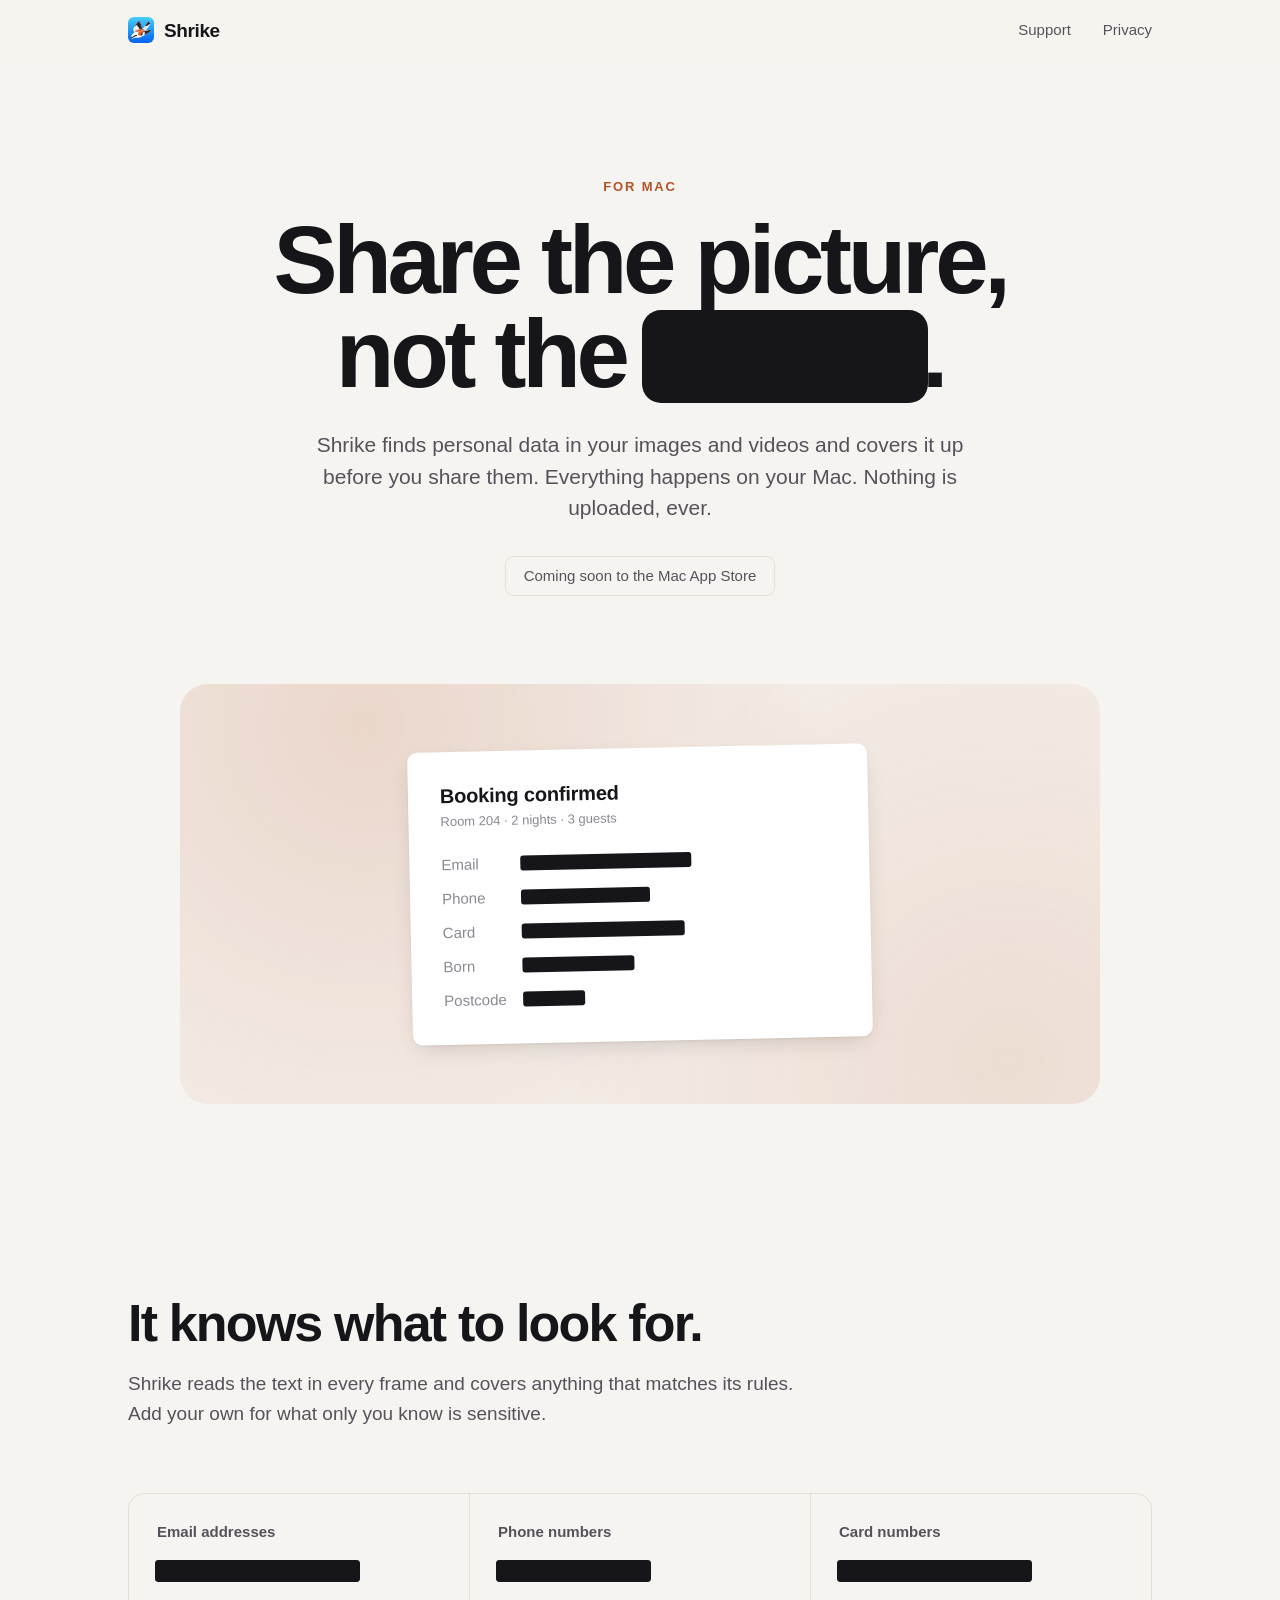
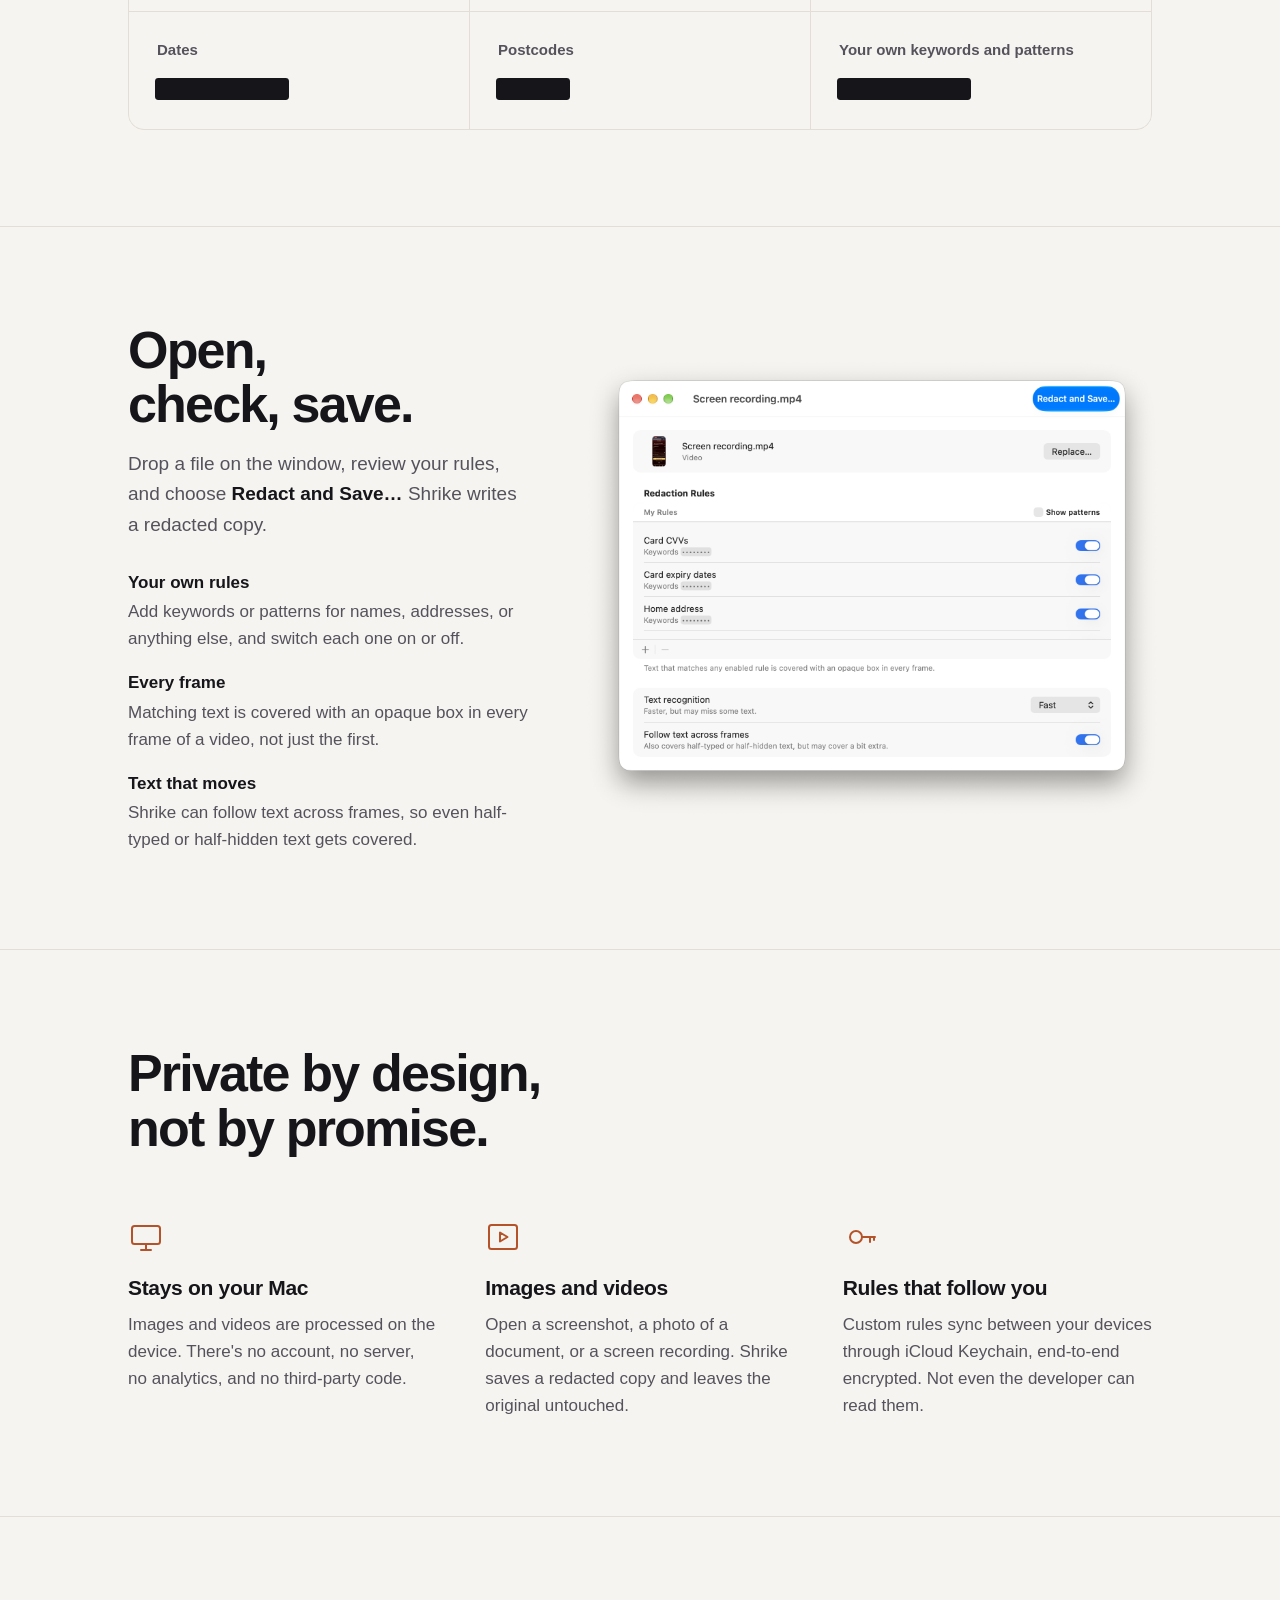
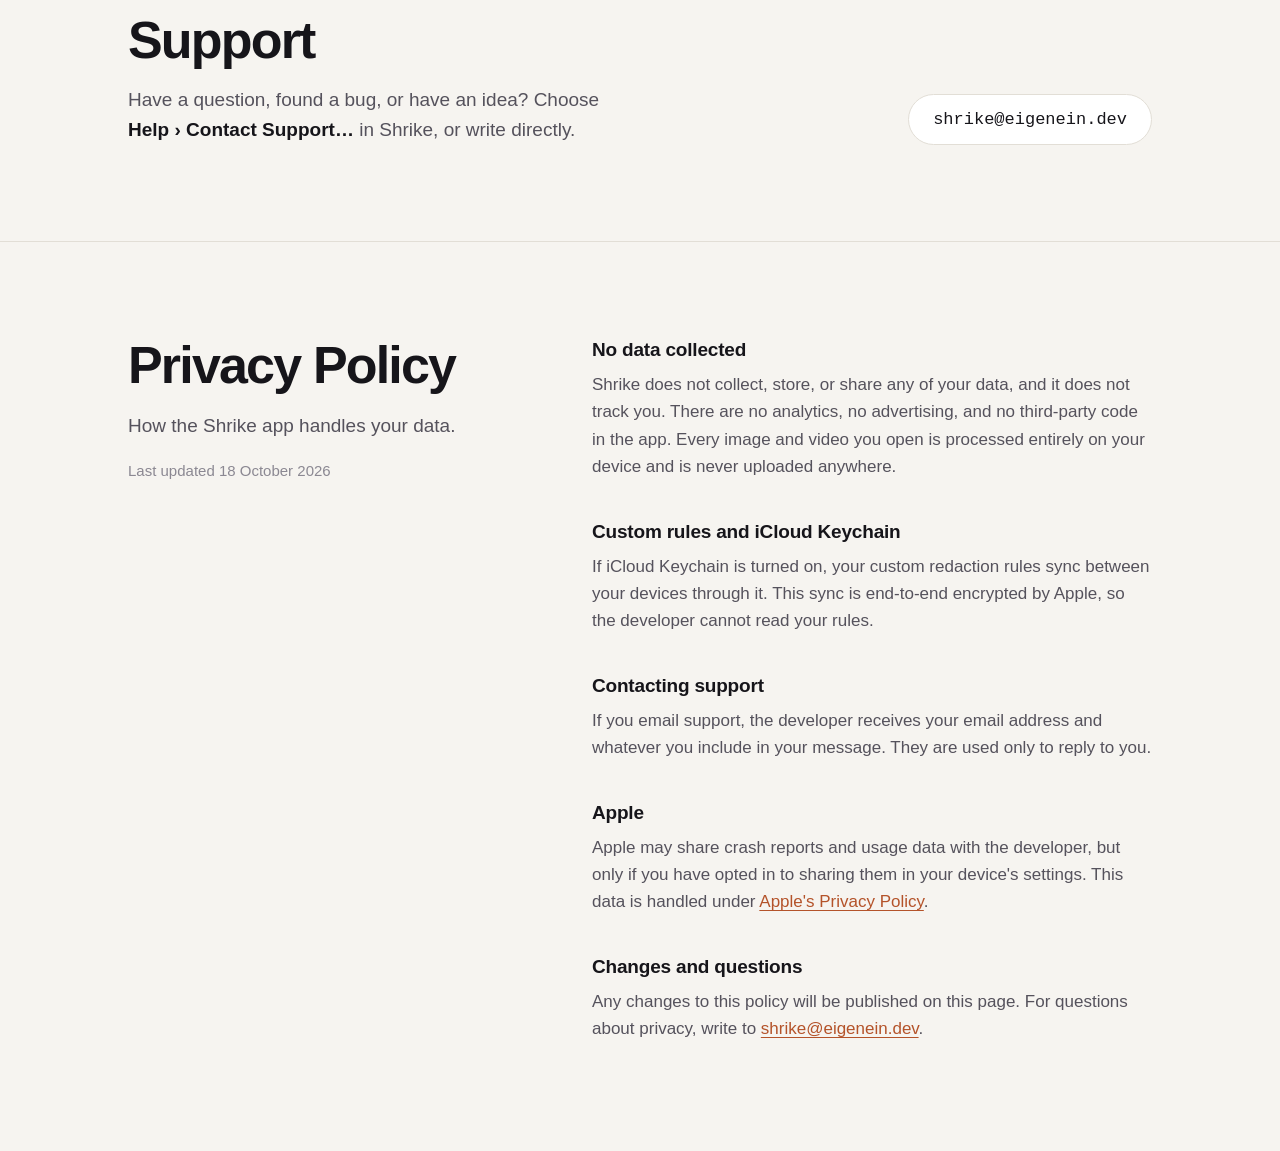
==== shrike/index.html @ 30daefb2 "Share the stylesheet from the site root Move style.css out of shrike/ so other pages can use it too," ====
<!DOCTYPE html>
<html lang="en">
  <head>
    <meta charset="utf-8">
    <meta name="viewport" content="width=device-width, initial-scale=1">
    <meta name="color-scheme" content="light dark">
    <meta name="description" content="Shrike finds and covers personal data in images and videos, entirely on your Mac.">
    <meta name="theme-color" content="#f6f4f0" media="(prefers-color-scheme: light)">
    <meta name="theme-color" content="#121115" media="(prefers-color-scheme: dark)">
    <title>Shrike – redact images and videos on your Mac</title>
    <!-- favicon.ico also holds 16 and 48 px, but listing them makes Chromium pick it over icon.svg. -->
    <link rel="icon" href="favicon.ico" sizes="32x32">
    <link rel="icon" href="icon.svg" type="image/svg+xml">
    <link rel="apple-touch-icon" href="apple-touch-icon.png" sizes="180x180">
    <link rel="stylesheet" href="/style.css">
  </head>
  <body>
    <a class="skip" href="#main">Skip to content</a>

    <header class="bar">
      <div class="wrap">
        <a class="wordmark" href="#top" aria-label="Shrike, back to top">
          <img class="mark" src="icon.svg" width="26" height="26" alt="">
          Shrike
        </a>
        <nav aria-label="Page sections">
          <a href="#support">Support</a>
          <a href="#privacy">Privacy</a>
        </nav>
      </div>
    </header>

    <main id="main">
      <section class="hero" id="top">
        <div class="wrap">
          <p class="eyebrow">For Mac</p>
          <h1>Share the picture, not the <span class="redact" tabindex="0">details</span>.</h1>
          <p class="lede">
            Shrike finds personal data in your images and videos and covers it up before you share them.
            Everything happens on your Mac. Nothing is uploaded, ever.
          </p>

          <!-- On launch, replace the inner span with Apple's official "Download on the Mac App Store" badge and link it to the app's App Store page. -->
          <p class="store">
            <span class="store-soon">Coming soon to the Mac App Store</span>
          </p>

          <!-- Illustration of a redacted image, not the app's UI: the real app window is shown further down. -->
          <div class="stage" aria-hidden="true">
            <div class="card">
              <h2>Booking confirmed</h2>
              <p class="meta">Room 204 · 2 nights · 3 guests</p>
              <dl>
                <dt>Email</dt>
                <dd><span class="redact">jane.doe@example.com</span></dd>
                <dt>Phone</dt>
                <dd><span class="redact">+31 6 1234 5678</span></dd>
                <dt>Card</dt>
                <dd><span class="redact">4111 1111 1111 1111</span></dd>
                <dt>Born</dt>
                <dd><span class="redact">12 March 1987</span></dd>
                <dt>Postcode</dt>
                <dd><span class="redact">1012 AB</span></dd>
              </dl>
            </div>
          </div>
        </div>
      </section>

      <section class="section" aria-labelledby="finds-title">
        <div class="wrap">
          <div class="section-head">
            <h2 id="finds-title">It knows what to look for.</h2>
            <p>Shrike reads the text in every frame and covers anything that matches its rules. Add your own for what only you know is sensitive.</p>
          </div>
          <!-- One tab stop for the whole list: focusing it uncovers every sample. -->
          <ul class="finds" tabindex="0">
            <li>
              <h3>Email addresses</h3>
              <span class="sample redact">jane.doe@example.com</span>
            </li>
            <li>
              <h3>Phone numbers</h3>
              <span class="sample redact">+31 6 1234 5678</span>
            </li>
            <li>
              <h3>Card numbers</h3>
              <span class="sample redact">4111 1111 1111 1111</span>
            </li>
            <li>
              <h3>Dates</h3>
              <span class="sample redact">12 March 1987</span>
            </li>
            <li>
              <h3>Postcodes</h3>
              <span class="sample redact">1012 AB</span>
            </li>
            <li>
              <h3>Your own keywords and patterns</h3>
              <span class="sample redact">INV-2026-0417</span>
            </li>
          </ul>
        </div>
      </section>

      <section class="section" aria-labelledby="how-title">
        <div class="wrap how">
          <div>
            <div class="section-head">
              <h2 id="how-title">Open, check, save.</h2>
              <p>Drop a file on the window, review your rules, and choose <span class="menu">Redact and Save…</span> Shrike writes a redacted copy.</p>
            </div>
            <dl class="how-points">
              <dt>Your own rules</dt>
              <dd>Add keywords or patterns for names, addresses, or anything else, and switch each one on or off.</dd>
              <dt>Every frame</dt>
              <dd>Matching text is covered with an opaque box in every frame of a video, not just the first.</dd>
              <dt>Text that moves</dt>
              <dd>Shrike can follow text across frames, so even half-typed or half-hidden text gets covered.</dd>
            </dl>
          </div>
          <figure class="how-shot">
            <picture>
              <source srcset="screenshot-dark.webp" media="(prefers-color-scheme: dark)">
              <img src="screenshot-light.webp" width="853" height="682" loading="lazy" decoding="async" alt="Shrike's window with a video open, showing three custom redaction rules switched on, the text recognition setting, and the option to follow text across frames.">
            </picture>
          </figure>
        </div>
      </section>

      <section class="section" aria-labelledby="principles-title">
        <div class="wrap">
          <div class="section-head">
            <h2 id="principles-title">Private by design, not by promise.</h2>
          </div>
          <div class="principles">
            <article class="principle">
              <svg viewBox="0 0 36 36" aria-hidden="true">
                <rect x="4" y="7" width="28" height="18" rx="2.5"/>
                <path d="M13 31h10M18 25v6"/>
              </svg>
              <h3>Stays on your Mac</h3>
              <p>Images and videos are processed on the device. There's no account, no server, no analytics, and no third-party code.</p>
            </article>
            <article class="principle">
              <svg viewBox="0 0 36 36" aria-hidden="true">
                <rect x="4" y="6" width="28" height="24" rx="2.5"/>
                <path d="M15 13.5v9l7.5-4.5z"/>
              </svg>
              <h3>Images and videos</h3>
              <p>Open a screenshot, a photo of a document, or a screen recording. Shrike saves a redacted copy and leaves the original untouched.</p>
            </article>
            <article class="principle">
              <svg viewBox="0 0 36 36" aria-hidden="true">
                <circle cx="13" cy="18" r="6"/>
                <path d="M19 18h13M27 18v5M31 18v3"/>
              </svg>
              <h3>Rules that follow you</h3>
              <p>Custom rules sync between your devices through iCloud Keychain, end-to-end encrypted. Not even the developer can read them.</p>
            </article>
          </div>
        </div>
      </section>

      <section class="section" id="support" aria-labelledby="support-title">
        <div class="wrap support">
          <div class="section-head">
            <h2 id="support-title">Support</h2>
            <p>Have a question, found a bug, or have an idea? Choose <span class="menu">Help&nbsp;›&nbsp;Contact&nbsp;Support…</span> in Shrike, or write directly.</p>
          </div>
          <a class="mail" href="mailto:shrike@eigenein.dev?subject=Shrike%20support&amp;body=Please%20don%E2%80%99t%20attach%20anything%20personal%20or%20sensitive%2C%20such%20as%20an%20unredacted%20screenshot%2C%20unless%20it%E2%80%99s%20needed%20to%20understand%20the%20problem.%0D%0A%0D%0APlease%20describe%20your%20question%20or%20problem%20below%3A%0D%0A%0D%0A">shrike@eigenein.dev</a>
        </div>
      </section>

      <section class="section" id="privacy" aria-labelledby="privacy-title">
        <div class="wrap policy">
          <div class="section-head">
            <h2 id="privacy-title">Privacy Policy</h2>
            <p>How the Shrike app handles your data.</p>
            <p class="updated">Last updated 18 October 2026</p>
          </div>

          <div class="policy-body">
            <h3>No data collected</h3>
            <p>
              Shrike does not collect, store, or share any of your data, and it does not track you.
              There are no analytics, no advertising, and no third-party code in the app.
              Every image and video you open is processed entirely on your device and is never uploaded anywhere.
            </p>

            <h3>Custom rules and iCloud Keychain</h3>
            <p>
              If iCloud Keychain is turned on, your custom redaction rules sync between your devices through it.
              This sync is end-to-end encrypted by Apple, so the developer cannot read your rules.
            </p>

            <h3>Contacting support</h3>
            <p>
              If you email support, the developer receives your email address and whatever you include in your message.
              They are used only to reply to you.
            </p>

            <h3>Apple</h3>
            <p>
              Apple may share crash reports and usage data with the developer, but only if you have opted in to sharing them in your device's settings.
              This data is handled under <a href="https://www.apple.com/legal/privacy/">Apple's Privacy Policy</a>.
            </p>

            <h3>Changes and questions</h3>
            <p>
              Any changes to this policy will be published on this page.
              For questions about privacy, write to <a href="mailto:shrike@eigenein.dev">shrike@eigenein.dev</a>.
            </p>
          </div>
        </div>
      </section>
    </main>
  </body>
</html>
---- style.css ----
/* Shrike — eigenein.dev/shrike */

/* The theme-color metas in shrike/index.html repeat --paper: keep them in sync. */
:root {
  --paper: #f6f4f0;
  --paper-raised: #ffffff;
  --ink: #16151a;
  --ink-soft: #55525c;
  --ink-faint: #8b8892;
  --rule: #e2ded6;
  --accent: #b4532a;
  --shadow-card: 0 1px 2px rgb(0 0 0 / 0.06), 0 8px 24px -8px rgb(0 0 0 / 0.18);

  --font: ui-sans-serif, -apple-system, BlinkMacSystemFont, "SF Pro", "Inter", "Segoe UI", Roboto, sans-serif;
  --font-mono: ui-monospace, "SF Mono", SFMono-Regular, Menlo, Consolas, monospace;

  --gutter: clamp(20px, 5vw, 48px);
  --measure: 1120px;
  --section-space: clamp(56px, 8vw, 96px);
  --bar-height: 60px;
}

@media (prefers-color-scheme: dark) {
  :root {
    --paper: #121115;
    --paper-raised: #1b1a1f;
    --ink: #f1efeb;
    --ink-soft: #b3afb8;
    --ink-faint: #7d7983;
    --rule: #2a2830;
    --accent: #e8875c;
    --shadow-card: 0 1px 2px rgb(0 0 0 / 0.3), 0 8px 24px -8px rgb(0 0 0 / 0.5);
  }
}

*,
*::before,
*::after {
  box-sizing: border-box;
}

html {
  scroll-behavior: smooth;
  scroll-padding-top: calc(var(--bar-height) + 20px);
  -webkit-text-size-adjust: 100%;
}

body {
  margin: 0;
  background: var(--paper);
  color: var(--ink);
  font: 17px/1.6 var(--font);
  -webkit-font-smoothing: antialiased;
  text-rendering: optimizeLegibility;
}

a {
  color: var(--accent);
  text-decoration-thickness: 1px;
  text-underline-offset: 3px;
}

a:hover {
  text-decoration-thickness: 2px;
}

:focus-visible {
  outline: 2px solid var(--accent);
  outline-offset: 3px;
}

/* Round the ring around inline text only: boxes keep their own corners. */
:where(a, .redact):focus-visible {
  border-radius: 4px;
}

.wrap {
  width: 100%;
  max-width: var(--measure);
  margin: 0 auto;
  padding: 0 var(--gutter);
}

.skip {
  position: absolute;
  left: -9999px;
}

.skip:focus {
  left: var(--gutter);
  top: 12px;
  z-index: 10;
  background: var(--ink);
  color: var(--paper);
  padding: 8px 14px;
  border-radius: 8px;
}

/* Top bar */

.bar {
  position: sticky;
  top: 0;
  z-index: 5;
  background: color-mix(in srgb, var(--paper) 82%, transparent);
  backdrop-filter: saturate(1.6) blur(14px);
  -webkit-backdrop-filter: saturate(1.6) blur(14px);
}

.bar .wrap {
  display: flex;
  align-items: center;
  justify-content: space-between;
  height: var(--bar-height);
}

.wordmark {
  display: inline-flex;
  align-items: center;
  gap: 10px;
  color: var(--ink);
  font: 650 19px/1 var(--font);
  letter-spacing: -0.02em;
  text-decoration: none;
}

.mark {
  width: 26px;
  height: 26px;
  flex: none;
}

.bar nav {
  display: flex;
  gap: clamp(16px, 3vw, 32px);
}

.bar nav a {
  color: var(--ink-soft);
  font-size: 15px;
  text-decoration: none;
}

.bar nav a:hover {
  color: var(--ink);
}

/* Hero */

.hero {
  padding: clamp(56px, 10vw, 120px) 0 clamp(48px, 8vw, 96px);
  text-align: center;
}

.eyebrow {
  margin: 0 0 20px;
  color: var(--accent);
  font: 600 13px/1 var(--font);
  letter-spacing: 0.14em;
  text-transform: uppercase;
}

.hero h1 {
  max-width: 14ch;
  margin: 0 auto;
  font: 700 clamp(44px, 8.4vw, 96px)/0.98 var(--font);
  letter-spacing: -0.045em;
  text-wrap: balance;
}

.lede {
  max-width: 34em;
  margin: 28px auto 0;
  color: var(--ink-soft);
  font-size: clamp(18px, 2.1vw, 21px);
  line-height: 1.5;
  text-wrap: pretty;
}

/* App Store badge slot: sized like Apple's badge (40 px tall) so the swap doesn't shift the layout. */

.store {
  margin: 32px 0 0;
}

.store a,
.store img {
  display: inline-block;
  height: 40px;
}

.store-soon {
  display: inline-flex;
  align-items: center;
  height: 40px;
  padding: 0 18px;
  border: 1px solid var(--rule);
  border-radius: 9px;
  color: var(--ink-soft);
  font-size: 15px;
  font-weight: 500;
}

/* Redaction bars */

.redact {
  position: relative;
  white-space: nowrap;
}

.redact::after {
  content: "";
  position: absolute;
  inset: 0.08em -0.12em 0.02em;
  background: var(--ink);
  border-radius: 0.2em;
  transform-origin: left center;
  transition: transform 0.35s cubic-bezier(0.7, 0, 0.2, 1);
}

/* Hovering or focusing a covered sample uncovers it. */
.hero h1 .redact:hover::after,
.hero h1 .redact:focus-visible::after,
.finds li:hover .redact::after,
.finds:focus-visible .redact::after,
.card:hover .redact::after {
  transform: scaleX(0);
  transform-origin: right center;
}

/* Touch screens: a pointer cursor makes mobile browsers apply :hover on tap, so tapping uncovers and tapping elsewhere covers again. */
@media (hover: none) {
  .hero h1 .redact,
  .finds li,
  .card {
    cursor: pointer;
    -webkit-tap-highlight-color: transparent;
  }
}

.hero h1 .redact::after {
  inset: 0.1em -0.06em 0.04em;
}

/* Hero illustration: a redacted image */

.stage {
  max-width: 920px;
  margin: clamp(48px, 8vw, 88px) auto 0;
  border-radius: 28px;
  text-align: left;
  display: grid;
  place-items: center;
  padding: clamp(24px, 6vw, 64px);
  background:
    radial-gradient(circle at 20% 10%, color-mix(in srgb, var(--accent) 14%, transparent), transparent 55%),
    radial-gradient(circle at 90% 90%, color-mix(in srgb, var(--accent) 10%, transparent), transparent 50%),
    color-mix(in srgb, var(--accent) 5%, var(--paper));
}

.card {
  width: min(100%, 460px);
  padding: clamp(20px, 4vw, 32px);
  background: var(--paper-raised);
  border-radius: 10px;
  box-shadow: var(--shadow-card);
  transform: rotate(-1.2deg);
}

.card h2 {
  margin: 0 0 4px;
  font: 650 20px/1.2 var(--font);
  letter-spacing: -0.01em;
}

.card .meta {
  margin: 0 0 20px;
  color: var(--ink-faint);
  font-size: 13px;
}

.card dl {
  display: grid;
  grid-template-columns: auto 1fr;
  gap: 10px 18px;
  margin: 0;
  font-size: 15px;
}

.card dt {
  color: var(--ink-faint);
}

.card dd {
  margin: 0;
  font-family: var(--font-mono);
  font-size: 14px;
}

/* On phones, labels go above values so the longest value (an email address) still fits on one line. */
@media (max-width: 480px) {
  .card dl {
    grid-template-columns: minmax(0, 1fr);
    gap: 0;
  }

  .card dd {
    margin-bottom: 10px;
  }

  .card dd:last-child {
    margin-bottom: 0;
  }
}

/* Hovering the card uncovers its fields one after another. */
.card dd:nth-of-type(2) .redact::after { transition-delay: 0.06s; }
.card dd:nth-of-type(3) .redact::after { transition-delay: 0.12s; }
.card dd:nth-of-type(4) .redact::after { transition-delay: 0.18s; }
.card dd:nth-of-type(5) .redact::after { transition-delay: 0.24s; }

/* Sections */

.section {
  padding: var(--section-space) 0;
}

.section + .section {
  border-top: 1px solid var(--rule);
}

.section-head {
  max-width: 40em;
  margin-bottom: clamp(36px, 6vw, 64px);
}

.section-head h2 {
  margin: 0;
  font: 700 clamp(32px, 5vw, 52px)/1.04 var(--font);
  letter-spacing: -0.035em;
  text-wrap: balance;
}

.section-head :where(p) {
  margin: 18px 0 0;
  color: var(--ink-soft);
  font-size: 19px;
  text-wrap: pretty;
}

.updated {
  color: var(--ink-faint);
  font-size: 15px;
}

/* What it finds */

.finds {
  display: grid;
  grid-template-columns: repeat(auto-fill, minmax(min(100%, 320px), 1fr));
  gap: 1px;
  margin: 0;
  padding: 0;
  list-style: none;
  background: var(--rule);
  border: 1px solid var(--rule);
  border-radius: 16px;
  overflow: hidden;
}

.finds li {
  padding: 28px;
  background: var(--paper);
}

.finds h3 {
  margin: 0 0 14px;
  font: 600 15px/1.3 var(--font);
  color: var(--ink-soft);
}

.sample {
  display: inline-block;
  font: 500 17px/1.4 var(--font-mono);
  letter-spacing: -0.01em;
}

/* How it works */

.how {
  display: grid;
  gap: clamp(32px, 5vw, 64px);
  align-items: center;
}

@media (min-width: 960px) {
  .how {
    grid-template-columns: minmax(0, 5fr) minmax(0, 7fr);
  }
}

.how .section-head {
  margin-bottom: 32px;
}

.how-points {
  margin: 0;
}

.how-points dt {
  font: 650 17px/1.3 var(--font);
}

.how-points dd {
  margin: 4px 0 20px;
  color: var(--ink-soft);
}

.how-points dd:last-child {
  margin-bottom: 0;
}

/* The screenshot carries its own macOS window shadow on a transparent background. */
.how-shot {
  margin: 0 -2%;
}

.how-shot img {
  display: block;
  width: 100%;
  height: auto;
}

/* Principles */

.principles {
  display: grid;
  grid-template-columns: repeat(auto-fit, minmax(min(100%, 280px), 1fr));
  gap: clamp(28px, 4vw, 48px);
}

.principle h3 {
  margin: 0 0 10px;
  font: 650 21px/1.25 var(--font);
  letter-spacing: -0.015em;
}

.principle p {
  margin: 0;
  color: var(--ink-soft);
}

.principle svg {
  display: block;
  width: 36px;
  height: 36px;
  margin-bottom: 20px;
  fill: none;
  stroke: var(--accent);
  stroke-width: 2;
  stroke-linecap: round;
  stroke-linejoin: round;
}

/* Support */

.support {
  display: flex;
  flex-wrap: wrap;
  align-items: end;
  justify-content: space-between;
  gap: 32px;
}

.support .section-head {
  margin-bottom: 0;
}

.mail {
  display: inline-block;
  padding: 16px 24px;
  border: 1px solid var(--rule);
  border-radius: 999px;
  background: var(--paper-raised);
  color: var(--ink);
  font: 500 17px/1 var(--font-mono);
  text-decoration: none;
  transition: border-color 0.2s, transform 0.2s;
}

.mail:hover {
  border-color: var(--accent);
  transform: translateY(-1px);
}

.menu {
  font-family: var(--font);
  font-weight: 600;
  color: var(--ink);
}

/* Privacy policy */

@media (min-width: 880px) {
  .policy {
    display: grid;
    grid-template-columns: minmax(0, 5fr) minmax(0, 7fr);
    gap: 64px;
  }

  .policy .section-head {
    position: sticky;
    top: calc(var(--bar-height) + 40px);
    align-self: start;
  }
}

.policy-body {
  max-width: 40em;
}

.policy-body h3 {
  margin: 40px 0 8px;
  font: 650 19px/1.3 var(--font);
  letter-spacing: -0.01em;
}

.policy-body h3:first-child {
  margin-top: 0;
}

.policy-body p {
  margin: 0 0 12px;
  color: var(--ink-soft);
}

@media (prefers-reduced-motion: reduce) {
  html {
    scroll-behavior: auto;
  }

  *,
  *::before,
  *::after {
    transition: none !important;
    animation: none !important;
  }
}
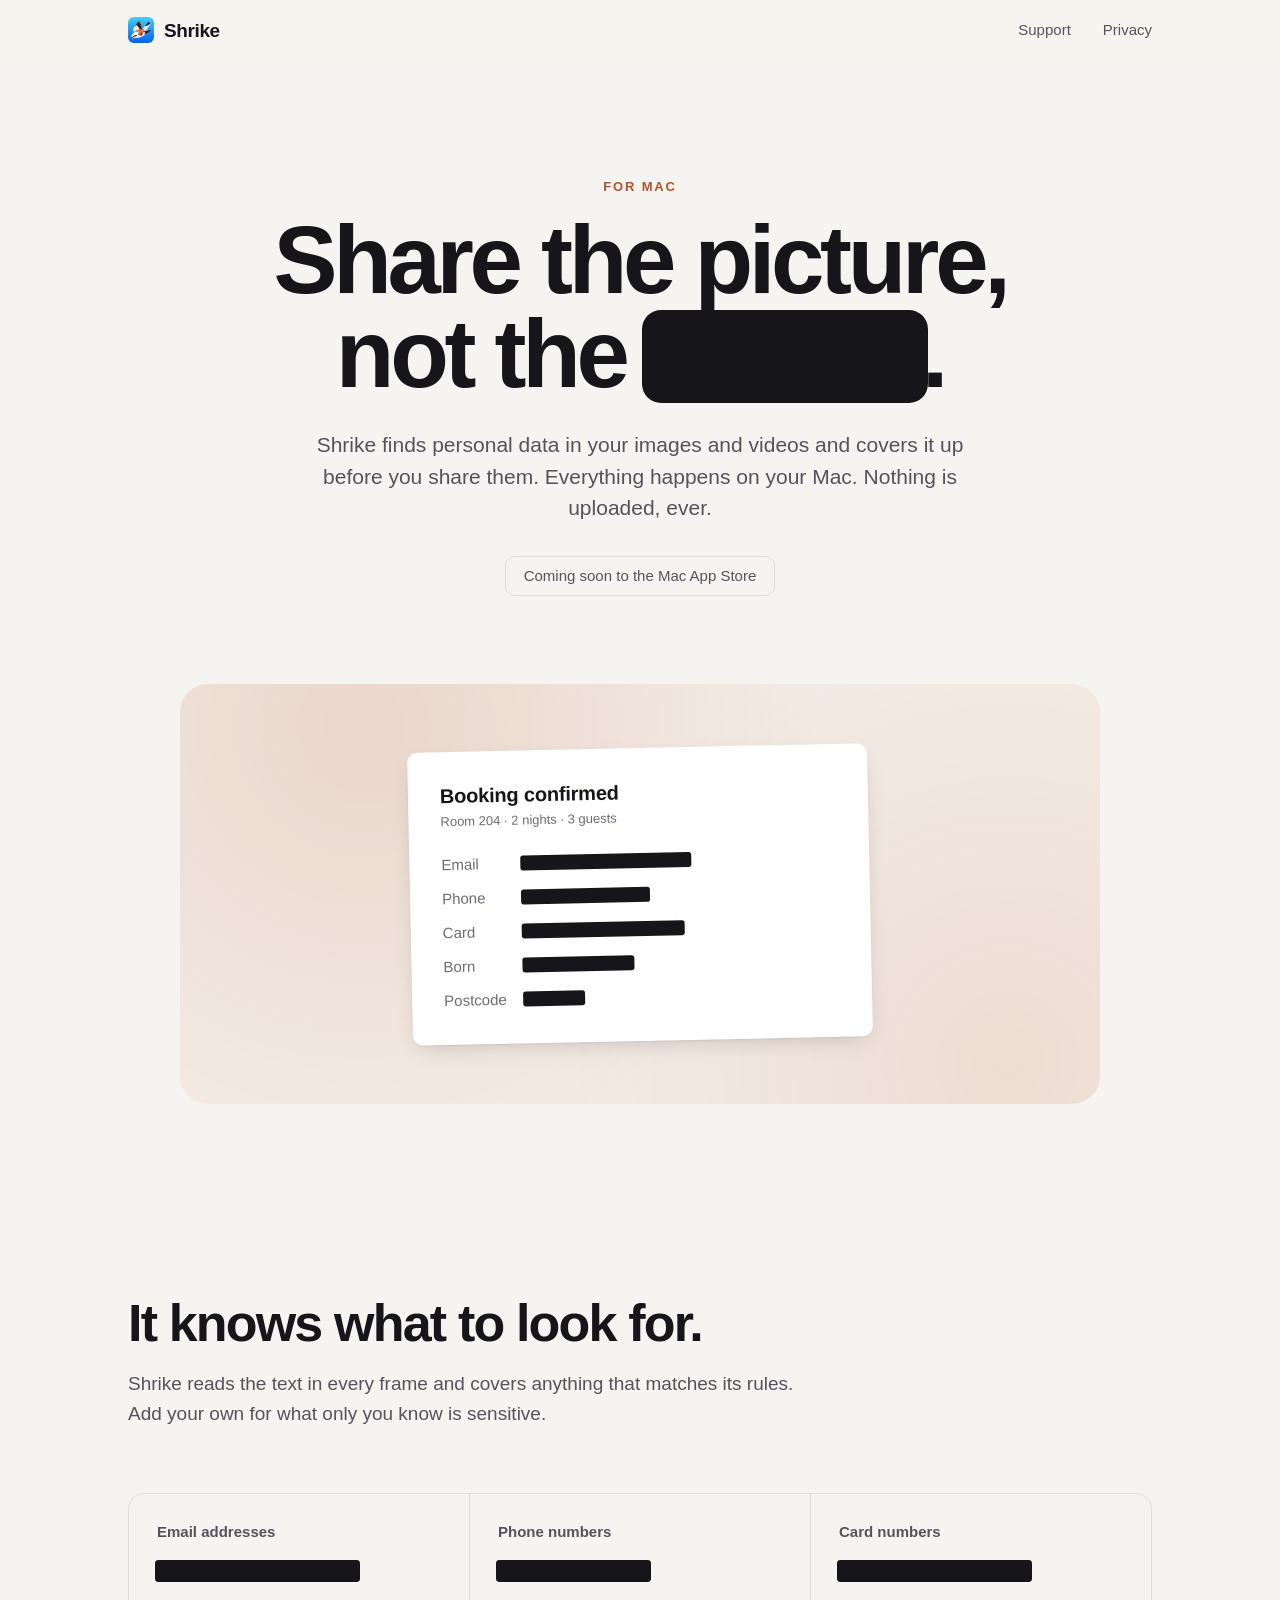
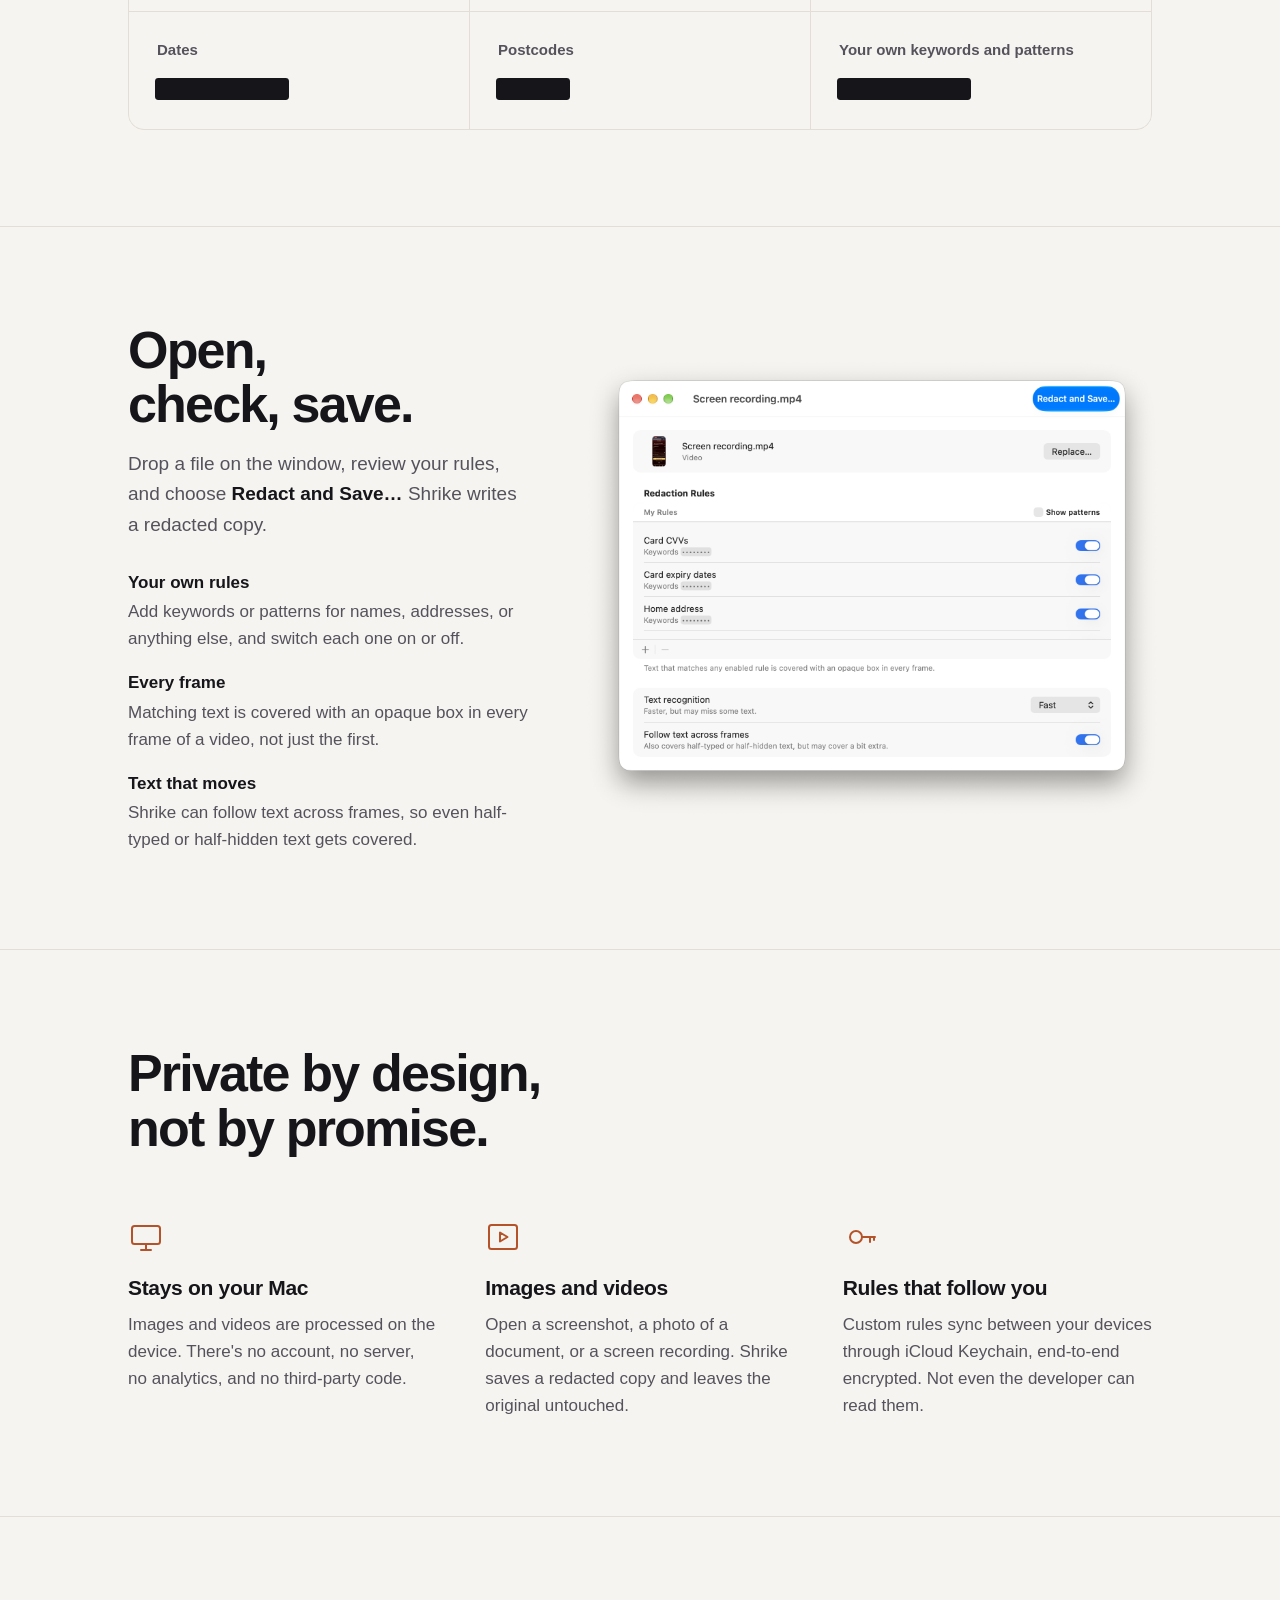
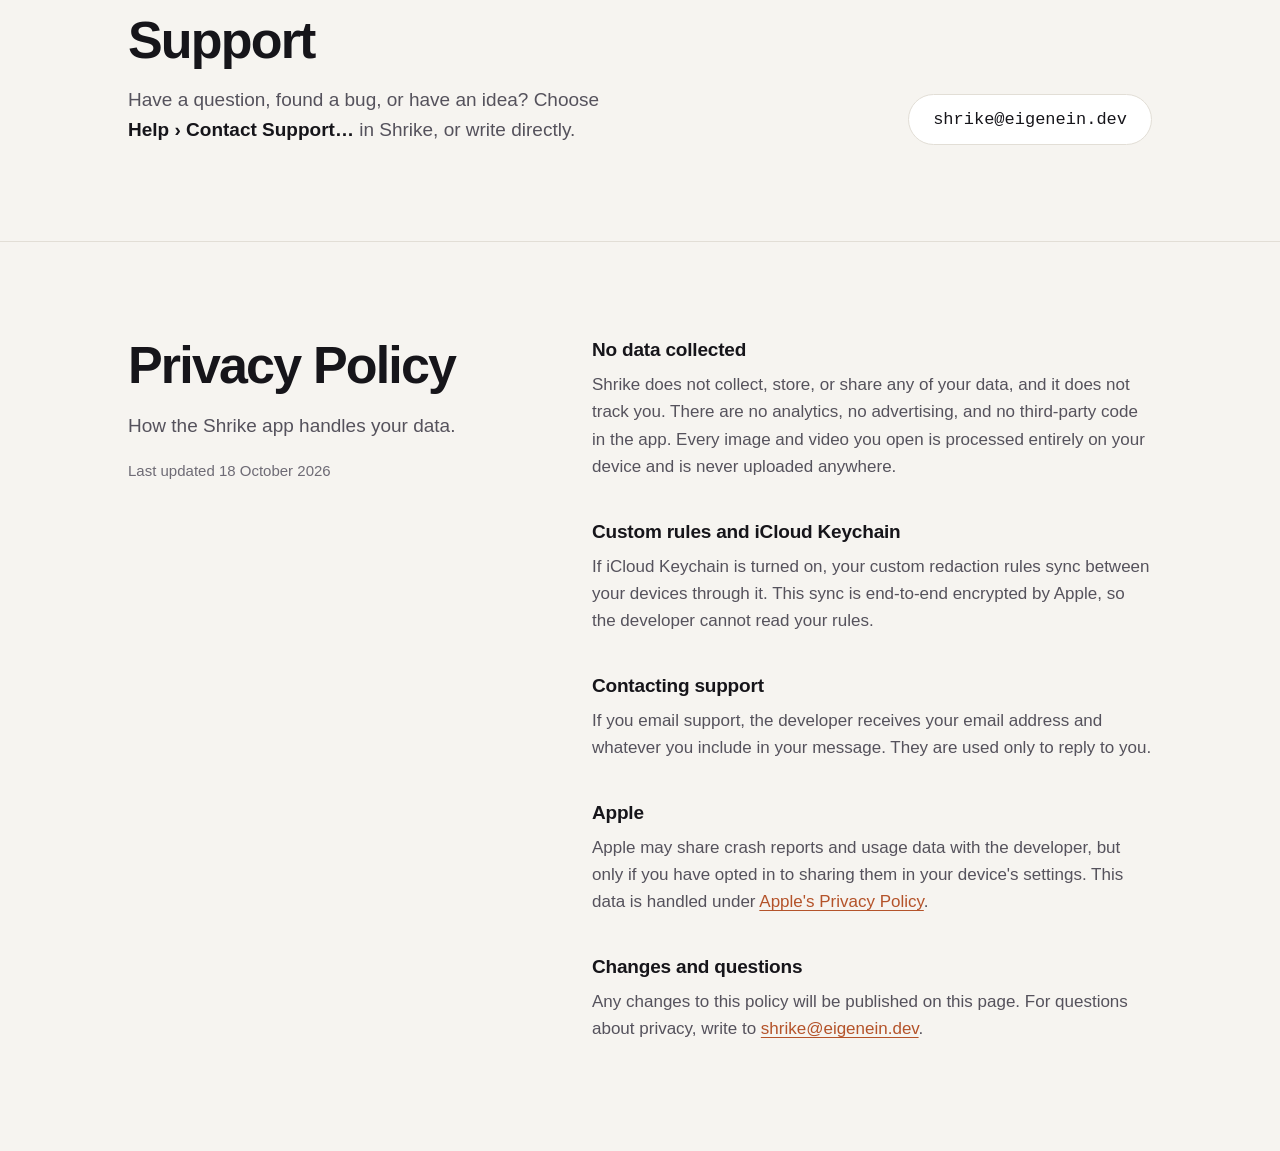
==== commit 9ef1c56f: "Link the wordmarks to their pages instead of #top Co-Authored-By: Claude Opus 5.5 <noreply@anthropic" ====
--- a/shrike/index.html
+++ b/shrike/index.html
@@ -13,13 +13,14 @@
     <link rel="icon" href="icon.svg" type="image/svg+xml">
     <link rel="apple-touch-icon" href="apple-touch-icon.png" sizes="180x180">
     <link rel="stylesheet" href="/style.css">
+    <link rel="stylesheet" href="style.css">
   </head>
   <body>
     <a class="skip" href="#main">Skip to content</a>
 
     <header class="bar">
       <div class="wrap">
-        <a class="wordmark" href="#top" aria-label="Shrike, back to top">
+        <a class="wordmark" href="/shrike/">
           <img class="mark" src="icon.svg" width="26" height="26" alt="">
           Shrike
         </a>
@@ -31,7 +32,7 @@
     </header>
 
     <main id="main">
-      <section class="hero" id="top">
+      <section class="hero">
         <div class="wrap">
           <p class="eyebrow">For Mac</p>
           <h1>Share the picture, not the <span class="redact" tabindex="0">details</span>.</h1>
--- a/style.css
+++ b/style.css
@@ -1,12 +1,12 @@
-/* Shrike — eigenein.dev/shrike */
-
-/* The theme-color metas in shrike/index.html repeat --paper: keep them in sync. */
+/* eigenein.dev theme: shared by every page. Page-specific styles live next to each page. */
+
+/* Every page's theme-color metas repeat --paper: keep them in sync. */
 :root {
   --paper: #f6f4f0;
   --paper-raised: #ffffff;
   --ink: #16151a;
   --ink-soft: #55525c;
-  --ink-faint: #8b8892;
+  --ink-faint: #6e6b75;
   --rule: #e2ded6;
   --accent: #b4532a;
   --shadow-card: 0 1px 2px rgb(0 0 0 / 0.06), 0 8px 24px -8px rgb(0 0 0 / 0.18);
@@ -26,12 +26,14 @@
     --paper-raised: #1b1a1f;
     --ink: #f1efeb;
     --ink-soft: #b3afb8;
-    --ink-faint: #7d7983;
+    --ink-faint: #8f8b95;
     --rule: #2a2830;
     --accent: #e8875c;
     --shadow-card: 0 1px 2px rgb(0 0 0 / 0.3), 0 8px 24px -8px rgb(0 0 0 / 0.5);
   }
 }
+
+/* Base */
 
 *,
 *::before,
@@ -69,8 +71,8 @@
   outline-offset: 3px;
 }
 
-/* Round the ring around inline text only: boxes keep their own corners. */
-:where(a, .redact):focus-visible {
+/* Round the ring around inline text, links or not. Zero specificity, so any box with its own corners keeps them. */
+:where(a, [tabindex]):focus-visible {
   border-radius: 4px;
 }
 
@@ -177,148 +179,6 @@
   text-wrap: pretty;
 }
 
-/* App Store badge slot: sized like Apple's badge (40 px tall) so the swap doesn't shift the layout. */
-
-.store {
-  margin: 32px 0 0;
-}
-
-.store a,
-.store img {
-  display: inline-block;
-  height: 40px;
-}
-
-.store-soon {
-  display: inline-flex;
-  align-items: center;
-  height: 40px;
-  padding: 0 18px;
-  border: 1px solid var(--rule);
-  border-radius: 9px;
-  color: var(--ink-soft);
-  font-size: 15px;
-  font-weight: 500;
-}
-
-/* Redaction bars */
-
-.redact {
-  position: relative;
-  white-space: nowrap;
-}
-
-.redact::after {
-  content: "";
-  position: absolute;
-  inset: 0.08em -0.12em 0.02em;
-  background: var(--ink);
-  border-radius: 0.2em;
-  transform-origin: left center;
-  transition: transform 0.35s cubic-bezier(0.7, 0, 0.2, 1);
-}
-
-/* Hovering or focusing a covered sample uncovers it. */
-.hero h1 .redact:hover::after,
-.hero h1 .redact:focus-visible::after,
-.finds li:hover .redact::after,
-.finds:focus-visible .redact::after,
-.card:hover .redact::after {
-  transform: scaleX(0);
-  transform-origin: right center;
-}
-
-/* Touch screens: a pointer cursor makes mobile browsers apply :hover on tap, so tapping uncovers and tapping elsewhere covers again. */
-@media (hover: none) {
-  .hero h1 .redact,
-  .finds li,
-  .card {
-    cursor: pointer;
-    -webkit-tap-highlight-color: transparent;
-  }
-}
-
-.hero h1 .redact::after {
-  inset: 0.1em -0.06em 0.04em;
-}
-
-/* Hero illustration: a redacted image */
-
-.stage {
-  max-width: 920px;
-  margin: clamp(48px, 8vw, 88px) auto 0;
-  border-radius: 28px;
-  text-align: left;
-  display: grid;
-  place-items: center;
-  padding: clamp(24px, 6vw, 64px);
-  background:
-    radial-gradient(circle at 20% 10%, color-mix(in srgb, var(--accent) 14%, transparent), transparent 55%),
-    radial-gradient(circle at 90% 90%, color-mix(in srgb, var(--accent) 10%, transparent), transparent 50%),
-    color-mix(in srgb, var(--accent) 5%, var(--paper));
-}
-
-.card {
-  width: min(100%, 460px);
-  padding: clamp(20px, 4vw, 32px);
-  background: var(--paper-raised);
-  border-radius: 10px;
-  box-shadow: var(--shadow-card);
-  transform: rotate(-1.2deg);
-}
-
-.card h2 {
-  margin: 0 0 4px;
-  font: 650 20px/1.2 var(--font);
-  letter-spacing: -0.01em;
-}
-
-.card .meta {
-  margin: 0 0 20px;
-  color: var(--ink-faint);
-  font-size: 13px;
-}
-
-.card dl {
-  display: grid;
-  grid-template-columns: auto 1fr;
-  gap: 10px 18px;
-  margin: 0;
-  font-size: 15px;
-}
-
-.card dt {
-  color: var(--ink-faint);
-}
-
-.card dd {
-  margin: 0;
-  font-family: var(--font-mono);
-  font-size: 14px;
-}
-
-/* On phones, labels go above values so the longest value (an email address) still fits on one line. */
-@media (max-width: 480px) {
-  .card dl {
-    grid-template-columns: minmax(0, 1fr);
-    gap: 0;
-  }
-
-  .card dd {
-    margin-bottom: 10px;
-  }
-
-  .card dd:last-child {
-    margin-bottom: 0;
-  }
-}
-
-/* Hovering the card uncovers its fields one after another. */
-.card dd:nth-of-type(2) .redact::after { transition-delay: 0.06s; }
-.card dd:nth-of-type(3) .redact::after { transition-delay: 0.12s; }
-.card dd:nth-of-type(4) .redact::after { transition-delay: 0.18s; }
-.card dd:nth-of-type(5) .redact::after { transition-delay: 0.24s; }
-
 /* Sections */
 
 .section {
@@ -348,191 +208,7 @@
   text-wrap: pretty;
 }
 
-.updated {
-  color: var(--ink-faint);
-  font-size: 15px;
-}
-
-/* What it finds */
-
-.finds {
-  display: grid;
-  grid-template-columns: repeat(auto-fill, minmax(min(100%, 320px), 1fr));
-  gap: 1px;
-  margin: 0;
-  padding: 0;
-  list-style: none;
-  background: var(--rule);
-  border: 1px solid var(--rule);
-  border-radius: 16px;
-  overflow: hidden;
-}
-
-.finds li {
-  padding: 28px;
-  background: var(--paper);
-}
-
-.finds h3 {
-  margin: 0 0 14px;
-  font: 600 15px/1.3 var(--font);
-  color: var(--ink-soft);
-}
-
-.sample {
-  display: inline-block;
-  font: 500 17px/1.4 var(--font-mono);
-  letter-spacing: -0.01em;
-}
-
-/* How it works */
-
-.how {
-  display: grid;
-  gap: clamp(32px, 5vw, 64px);
-  align-items: center;
-}
-
-@media (min-width: 960px) {
-  .how {
-    grid-template-columns: minmax(0, 5fr) minmax(0, 7fr);
-  }
-}
-
-.how .section-head {
-  margin-bottom: 32px;
-}
-
-.how-points {
-  margin: 0;
-}
-
-.how-points dt {
-  font: 650 17px/1.3 var(--font);
-}
-
-.how-points dd {
-  margin: 4px 0 20px;
-  color: var(--ink-soft);
-}
-
-.how-points dd:last-child {
-  margin-bottom: 0;
-}
-
-/* The screenshot carries its own macOS window shadow on a transparent background. */
-.how-shot {
-  margin: 0 -2%;
-}
-
-.how-shot img {
-  display: block;
-  width: 100%;
-  height: auto;
-}
-
-/* Principles */
-
-.principles {
-  display: grid;
-  grid-template-columns: repeat(auto-fit, minmax(min(100%, 280px), 1fr));
-  gap: clamp(28px, 4vw, 48px);
-}
-
-.principle h3 {
-  margin: 0 0 10px;
-  font: 650 21px/1.25 var(--font);
-  letter-spacing: -0.015em;
-}
-
-.principle p {
-  margin: 0;
-  color: var(--ink-soft);
-}
-
-.principle svg {
-  display: block;
-  width: 36px;
-  height: 36px;
-  margin-bottom: 20px;
-  fill: none;
-  stroke: var(--accent);
-  stroke-width: 2;
-  stroke-linecap: round;
-  stroke-linejoin: round;
-}
-
-/* Support */
-
-.support {
-  display: flex;
-  flex-wrap: wrap;
-  align-items: end;
-  justify-content: space-between;
-  gap: 32px;
-}
-
-.support .section-head {
-  margin-bottom: 0;
-}
-
-.mail {
-  display: inline-block;
-  padding: 16px 24px;
-  border: 1px solid var(--rule);
-  border-radius: 999px;
-  background: var(--paper-raised);
-  color: var(--ink);
-  font: 500 17px/1 var(--font-mono);
-  text-decoration: none;
-  transition: border-color 0.2s, transform 0.2s;
-}
-
-.mail:hover {
-  border-color: var(--accent);
-  transform: translateY(-1px);
-}
-
-.menu {
-  font-family: var(--font);
-  font-weight: 600;
-  color: var(--ink);
-}
-
-/* Privacy policy */
-
-@media (min-width: 880px) {
-  .policy {
-    display: grid;
-    grid-template-columns: minmax(0, 5fr) minmax(0, 7fr);
-    gap: 64px;
-  }
-
-  .policy .section-head {
-    position: sticky;
-    top: calc(var(--bar-height) + 40px);
-    align-self: start;
-  }
-}
-
-.policy-body {
-  max-width: 40em;
-}
-
-.policy-body h3 {
-  margin: 40px 0 8px;
-  font: 650 19px/1.3 var(--font);
-  letter-spacing: -0.01em;
-}
-
-.policy-body h3:first-child {
-  margin-top: 0;
-}
-
-.policy-body p {
-  margin: 0 0 12px;
-  color: var(--ink-soft);
-}
+/* Motion */
 
 @media (prefers-reduced-motion: reduce) {
   html {
--- a/shrike/style.css
+++ b/shrike/style.css
@@ -0,0 +1,329 @@
+/* Shrike — eigenein.dev/shrike. Builds on the site theme in /style.css. */
+
+/* App Store badge slot: sized like Apple's badge (40 px tall) so the swap doesn't shift the layout. */
+
+.store {
+  margin: 32px 0 0;
+}
+
+.store a,
+.store img {
+  display: inline-block;
+  height: 40px;
+}
+
+.store-soon {
+  display: inline-flex;
+  align-items: center;
+  height: 40px;
+  padding: 0 18px;
+  border: 1px solid var(--rule);
+  border-radius: 9px;
+  color: var(--ink-soft);
+  font-size: 15px;
+  font-weight: 500;
+}
+
+/* Redaction bars */
+
+.redact {
+  position: relative;
+  white-space: nowrap;
+}
+
+.redact::after {
+  content: "";
+  position: absolute;
+  inset: 0.08em -0.12em 0.02em;
+  background: var(--ink);
+  border-radius: 0.2em;
+  transform-origin: left center;
+  transition: transform 0.35s cubic-bezier(0.7, 0, 0.2, 1);
+}
+
+/* Hovering or focusing a covered sample uncovers it. */
+.hero h1 .redact:hover::after,
+.hero h1 .redact:focus-visible::after,
+.finds li:hover .redact::after,
+.finds:focus-visible .redact::after,
+.card:hover .redact::after {
+  transform: scaleX(0);
+  transform-origin: right center;
+}
+
+/* Touch screens: a pointer cursor makes mobile browsers apply :hover on tap, so tapping uncovers and tapping elsewhere covers again. */
+@media (hover: none) {
+  .hero h1 .redact,
+  .finds li,
+  .card {
+    cursor: pointer;
+    -webkit-tap-highlight-color: transparent;
+  }
+}
+
+.hero h1 .redact::after {
+  inset: 0.1em -0.06em 0.04em;
+}
+
+/* Hero illustration: a redacted image */
+
+.stage {
+  max-width: 920px;
+  margin: clamp(48px, 8vw, 88px) auto 0;
+  border-radius: 28px;
+  text-align: left;
+  display: grid;
+  place-items: center;
+  padding: clamp(24px, 6vw, 64px);
+  background:
+    radial-gradient(circle at 20% 10%, color-mix(in srgb, var(--accent) 14%, transparent), transparent 55%),
+    radial-gradient(circle at 90% 90%, color-mix(in srgb, var(--accent) 10%, transparent), transparent 50%),
+    color-mix(in srgb, var(--accent) 5%, var(--paper));
+}
+
+.card {
+  width: min(100%, 460px);
+  padding: clamp(20px, 4vw, 32px);
+  background: var(--paper-raised);
+  border-radius: 10px;
+  box-shadow: var(--shadow-card);
+  transform: rotate(-1.2deg);
+}
+
+.card h2 {
+  margin: 0 0 4px;
+  font: 650 20px/1.2 var(--font);
+  letter-spacing: -0.01em;
+}
+
+.card .meta {
+  margin: 0 0 20px;
+  color: var(--ink-faint);
+  font-size: 13px;
+}
+
+.card dl {
+  display: grid;
+  grid-template-columns: auto 1fr;
+  gap: 10px 18px;
+  margin: 0;
+  font-size: 15px;
+}
+
+.card dt {
+  color: var(--ink-faint);
+}
+
+.card dd {
+  margin: 0;
+  font-family: var(--font-mono);
+  font-size: 14px;
+}
+
+/* On phones, labels go above values so the longest value (an email address) still fits on one line. */
+@media (max-width: 480px) {
+  .card dl {
+    grid-template-columns: minmax(0, 1fr);
+    gap: 0;
+  }
+
+  .card dd {
+    margin-bottom: 10px;
+  }
+
+  .card dd:last-child {
+    margin-bottom: 0;
+  }
+}
+
+/* Hovering the card uncovers its fields one after another. */
+.card dd:nth-of-type(2) .redact::after { transition-delay: 0.06s; }
+.card dd:nth-of-type(3) .redact::after { transition-delay: 0.12s; }
+.card dd:nth-of-type(4) .redact::after { transition-delay: 0.18s; }
+.card dd:nth-of-type(5) .redact::after { transition-delay: 0.24s; }
+
+/* What it finds */
+
+.finds {
+  display: grid;
+  grid-template-columns: repeat(auto-fill, minmax(min(100%, 320px), 1fr));
+  gap: 1px;
+  margin: 0;
+  padding: 0;
+  list-style: none;
+  background: var(--rule);
+  border: 1px solid var(--rule);
+  border-radius: 16px;
+  overflow: hidden;
+}
+
+.finds li {
+  padding: 28px;
+  background: var(--paper);
+}
+
+.finds h3 {
+  margin: 0 0 14px;
+  font: 600 15px/1.3 var(--font);
+  color: var(--ink-soft);
+}
+
+.sample {
+  display: inline-block;
+  font: 500 17px/1.4 var(--font-mono);
+  letter-spacing: -0.01em;
+}
+
+/* How it works */
+
+.how {
+  display: grid;
+  gap: clamp(32px, 5vw, 64px);
+  align-items: center;
+}
+
+@media (min-width: 960px) {
+  .how {
+    grid-template-columns: minmax(0, 5fr) minmax(0, 7fr);
+  }
+}
+
+.how .section-head {
+  margin-bottom: 32px;
+}
+
+.how-points {
+  margin: 0;
+}
+
+.how-points dt {
+  font: 650 17px/1.3 var(--font);
+}
+
+.how-points dd {
+  margin: 4px 0 20px;
+  color: var(--ink-soft);
+}
+
+.how-points dd:last-child {
+  margin-bottom: 0;
+}
+
+/* The screenshot carries its own macOS window shadow on a transparent background. */
+.how-shot {
+  margin: 0 -2%;
+}
+
+.how-shot img {
+  display: block;
+  width: 100%;
+  height: auto;
+}
+
+/* Principles */
+
+.principles {
+  display: grid;
+  grid-template-columns: repeat(auto-fit, minmax(min(100%, 280px), 1fr));
+  gap: clamp(28px, 4vw, 48px);
+}
+
+.principle h3 {
+  margin: 0 0 10px;
+  font: 650 21px/1.25 var(--font);
+  letter-spacing: -0.015em;
+}
+
+.principle p {
+  margin: 0;
+  color: var(--ink-soft);
+}
+
+.principle svg {
+  display: block;
+  width: 36px;
+  height: 36px;
+  margin-bottom: 20px;
+  fill: none;
+  stroke: var(--accent);
+  stroke-width: 2;
+  stroke-linecap: round;
+  stroke-linejoin: round;
+}
+
+/* Support */
+
+.support {
+  display: flex;
+  flex-wrap: wrap;
+  align-items: end;
+  justify-content: space-between;
+  gap: 32px;
+}
+
+.support .section-head {
+  margin-bottom: 0;
+}
+
+.mail {
+  display: inline-block;
+  padding: 16px 24px;
+  border: 1px solid var(--rule);
+  border-radius: 999px;
+  background: var(--paper-raised);
+  color: var(--ink);
+  font: 500 17px/1 var(--font-mono);
+  text-decoration: none;
+  transition: border-color 0.2s, transform 0.2s;
+}
+
+.mail:hover {
+  border-color: var(--accent);
+  transform: translateY(-1px);
+}
+
+.menu {
+  font-family: var(--font);
+  font-weight: 600;
+  color: var(--ink);
+}
+
+/* Privacy policy */
+
+.updated {
+  color: var(--ink-faint);
+  font-size: 15px;
+}
+
+@media (min-width: 880px) {
+  .policy {
+    display: grid;
+    grid-template-columns: minmax(0, 5fr) minmax(0, 7fr);
+    gap: 64px;
+  }
+
+  .policy .section-head {
+    position: sticky;
+    top: calc(var(--bar-height) + 40px);
+    align-self: start;
+  }
+}
+
+.policy-body {
+  max-width: 40em;
+}
+
+.policy-body h3 {
+  margin: 40px 0 8px;
+  font: 650 19px/1.3 var(--font);
+  letter-spacing: -0.01em;
+}
+
+.policy-body h3:first-child {
+  margin-top: 0;
+}
+
+.policy-body p {
+  margin: 0 0 12px;
+  color: var(--ink-soft);
+}
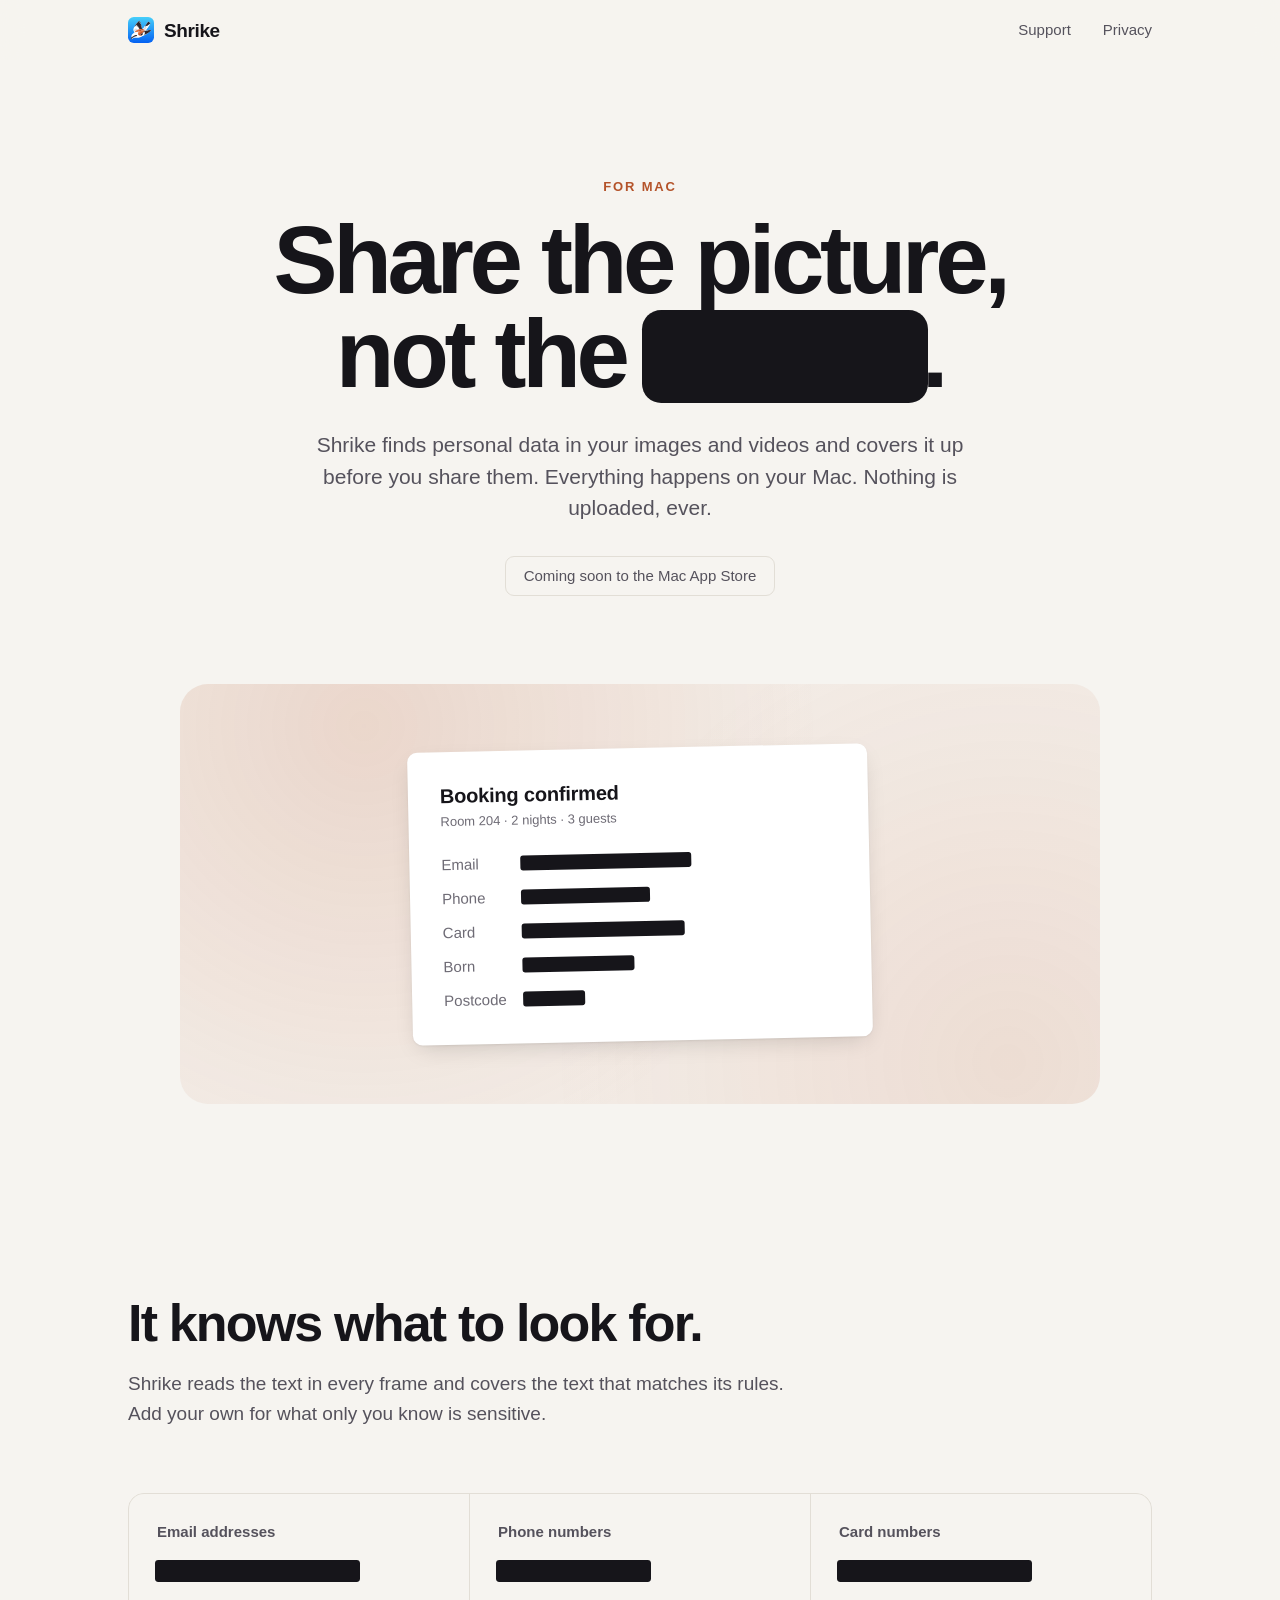
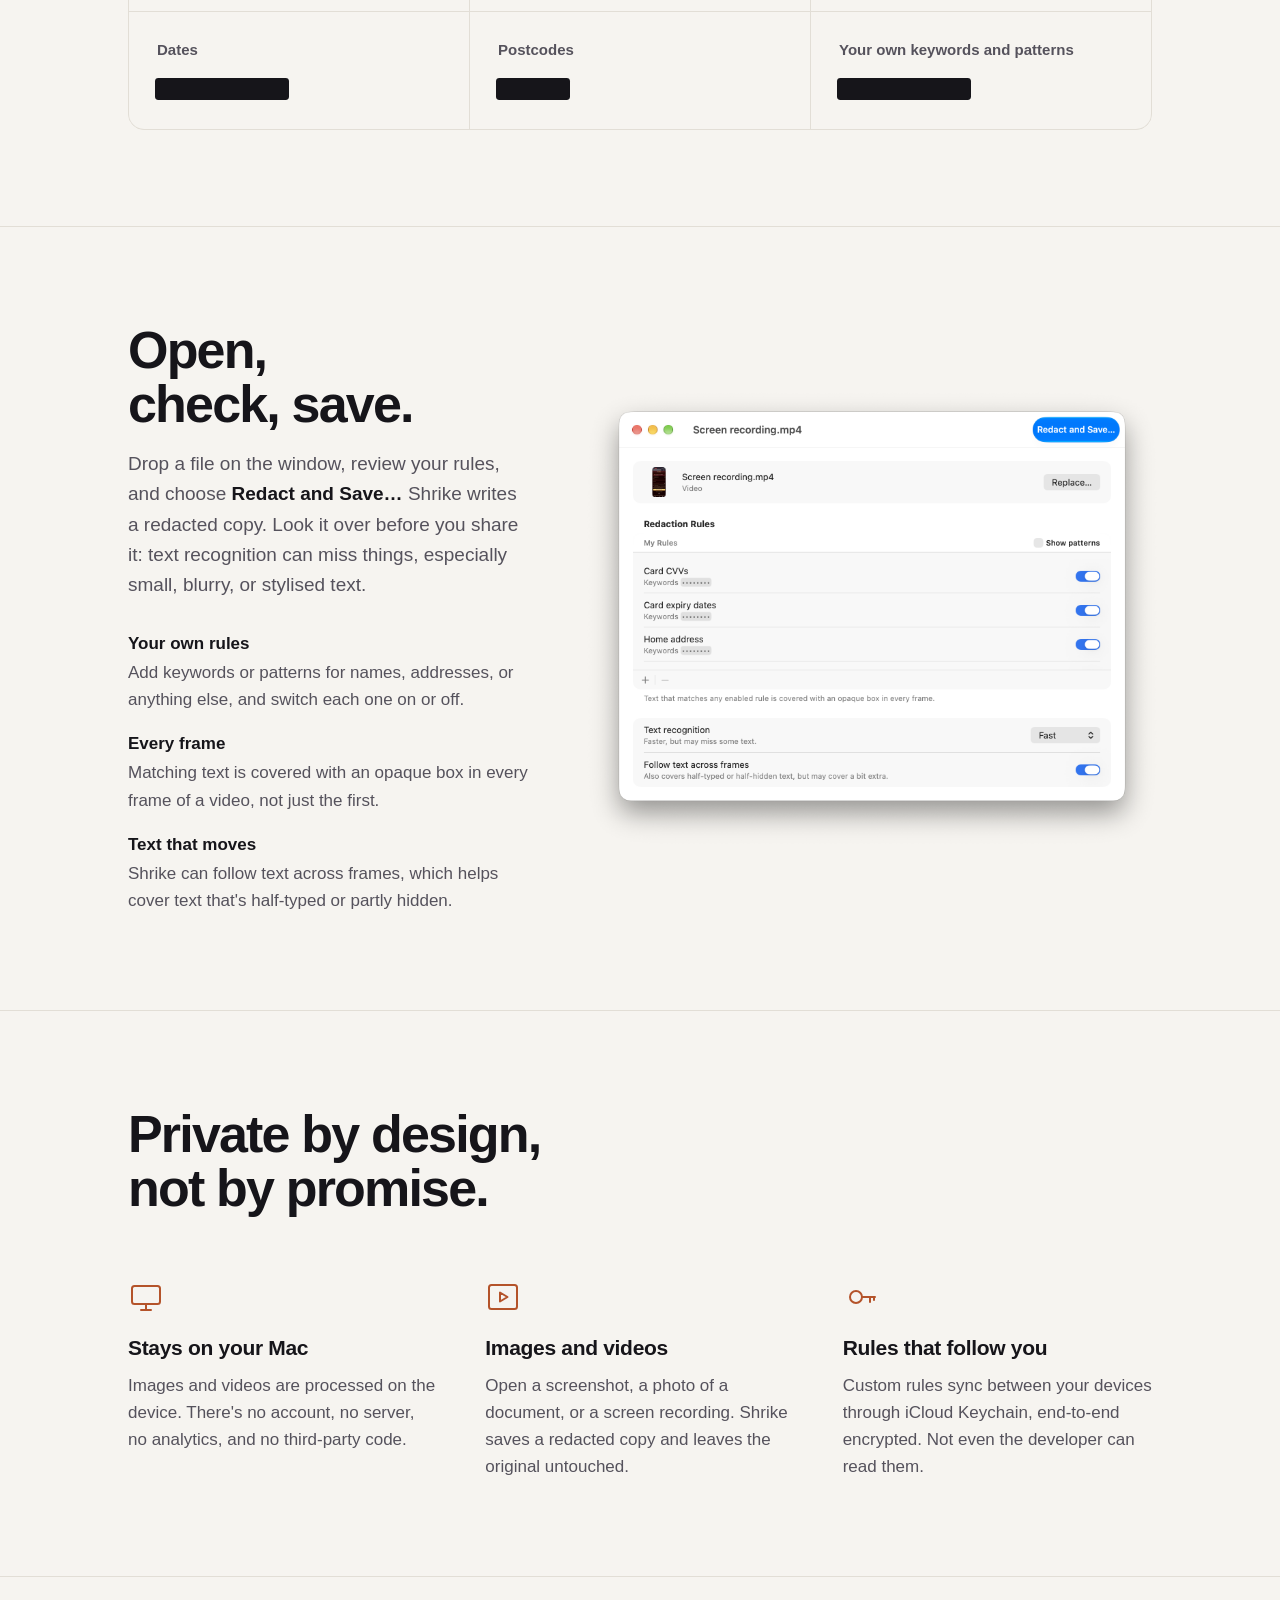
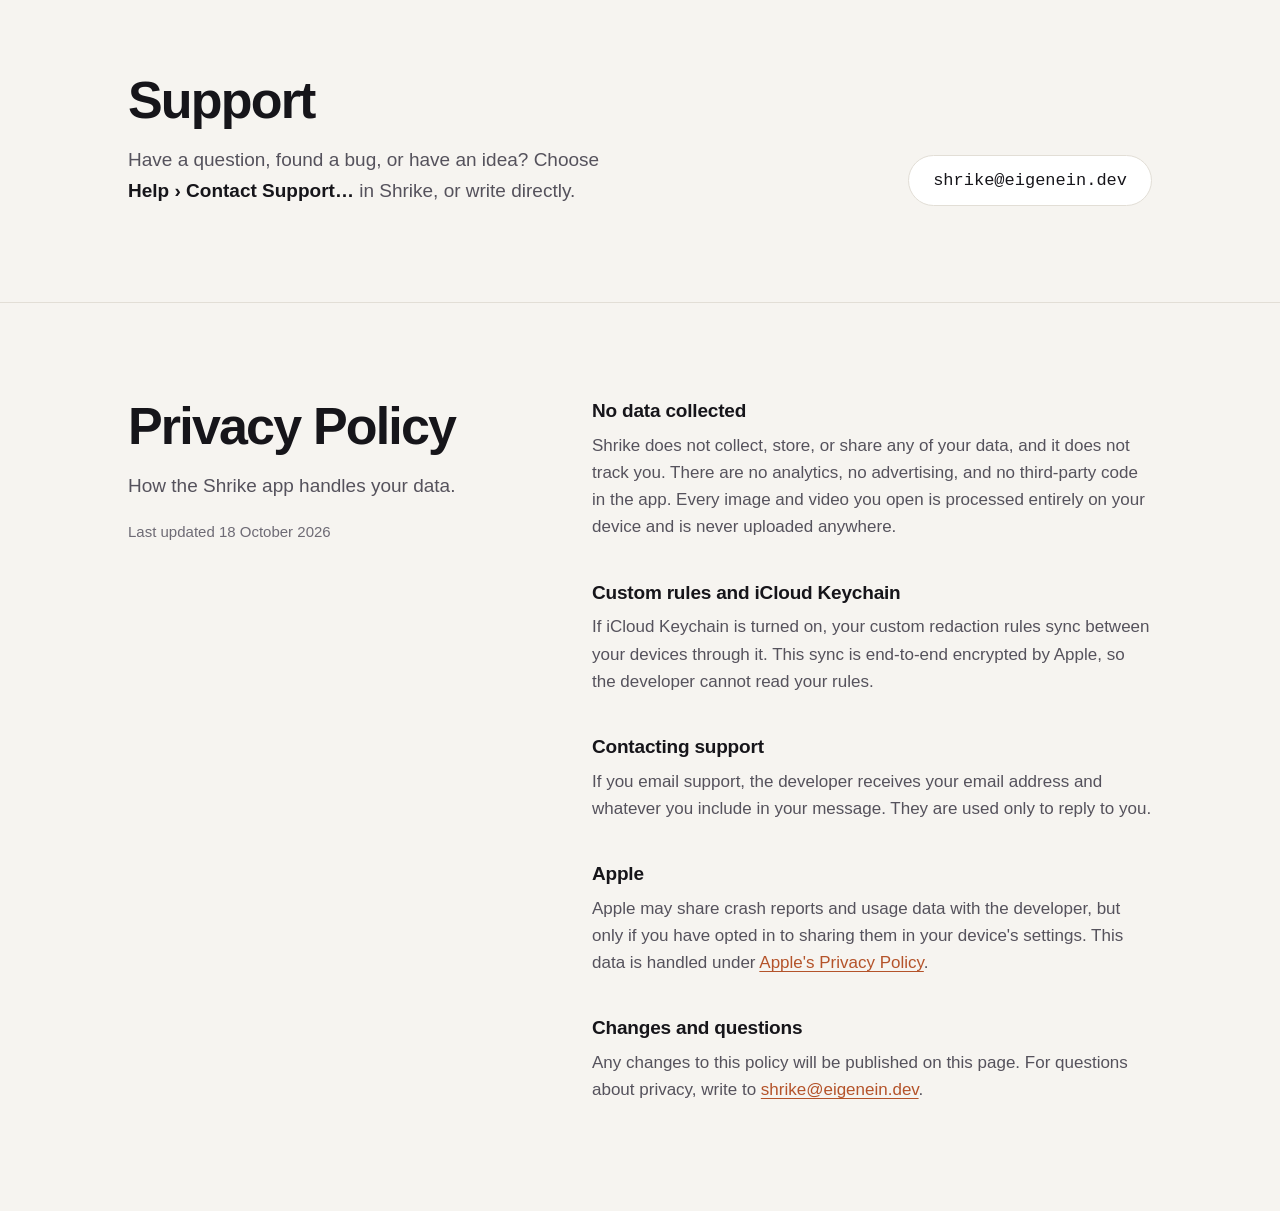
==== commit 135c7799: "Ask to check redacted copies and soften OCR claims on the Shrike page Co-Authored-By: Claude Opus 5." ====
--- a/shrike/index.html
+++ b/shrike/index.html
@@ -72,7 +72,7 @@
         <div class="wrap">
           <div class="section-head">
             <h2 id="finds-title">It knows what to look for.</h2>
-            <p>Shrike reads the text in every frame and covers anything that matches its rules. Add your own for what only you know is sensitive.</p>
+            <p>Shrike reads the text in every frame and covers the text that matches its rules. Add your own for what only you know is sensitive.</p>
           </div>
           <!-- One tab stop for the whole list: focusing it uncovers every sample. -->
           <ul class="finds" tabindex="0">
@@ -109,7 +109,7 @@
           <div>
             <div class="section-head">
               <h2 id="how-title">Open, check, save.</h2>
-              <p>Drop a file on the window, review your rules, and choose <span class="menu">Redact and Save…</span> Shrike writes a redacted copy.</p>
+              <p>Drop a file on the window, review your rules, and choose <span class="menu">Redact and Save…</span> Shrike writes a redacted copy. Look it over before you share it: text recognition can miss things, especially small, blurry, or stylised text.</p>
             </div>
             <dl class="how-points">
               <dt>Your own rules</dt>
@@ -117,7 +117,7 @@
               <dt>Every frame</dt>
               <dd>Matching text is covered with an opaque box in every frame of a video, not just the first.</dd>
               <dt>Text that moves</dt>
-              <dd>Shrike can follow text across frames, so even half-typed or half-hidden text gets covered.</dd>
+              <dd>Shrike can follow text across frames, which helps cover text that's half-typed or partly hidden.</dd>
             </dl>
           </div>
           <figure class="how-shot">
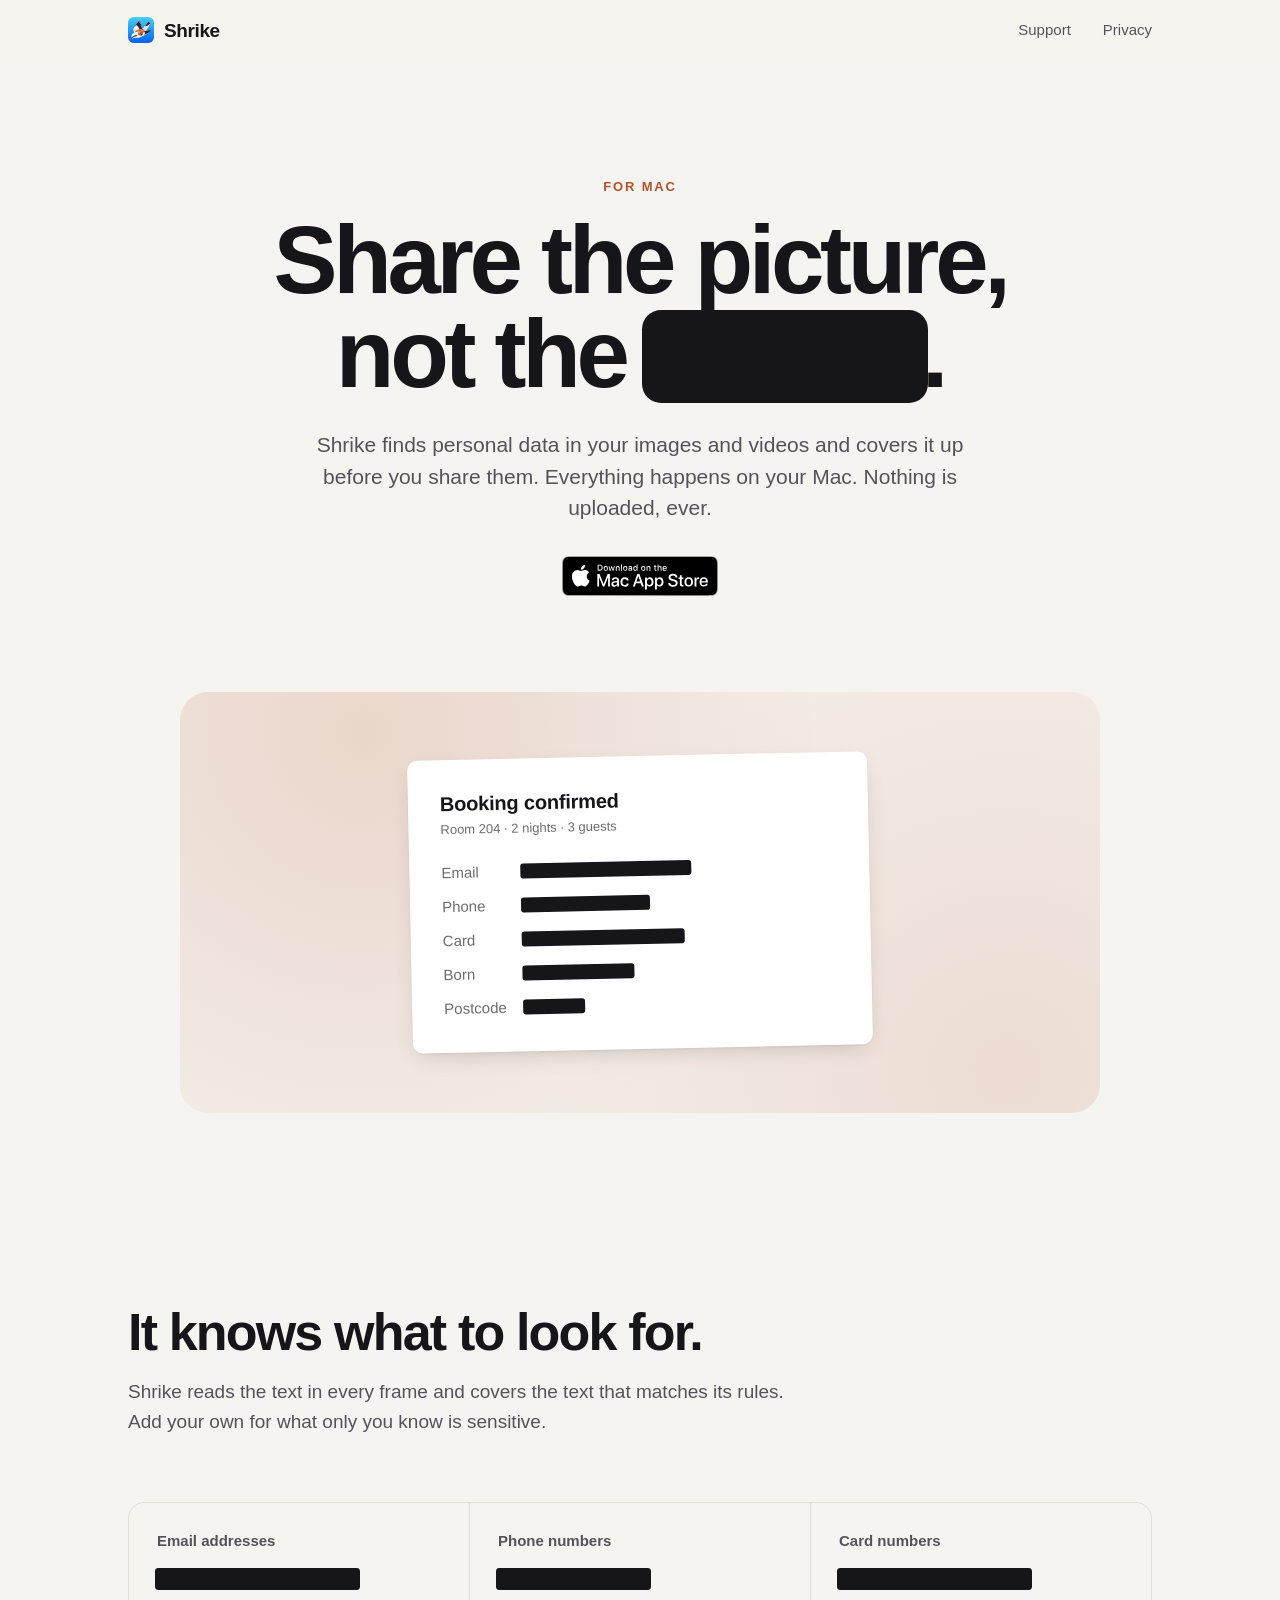
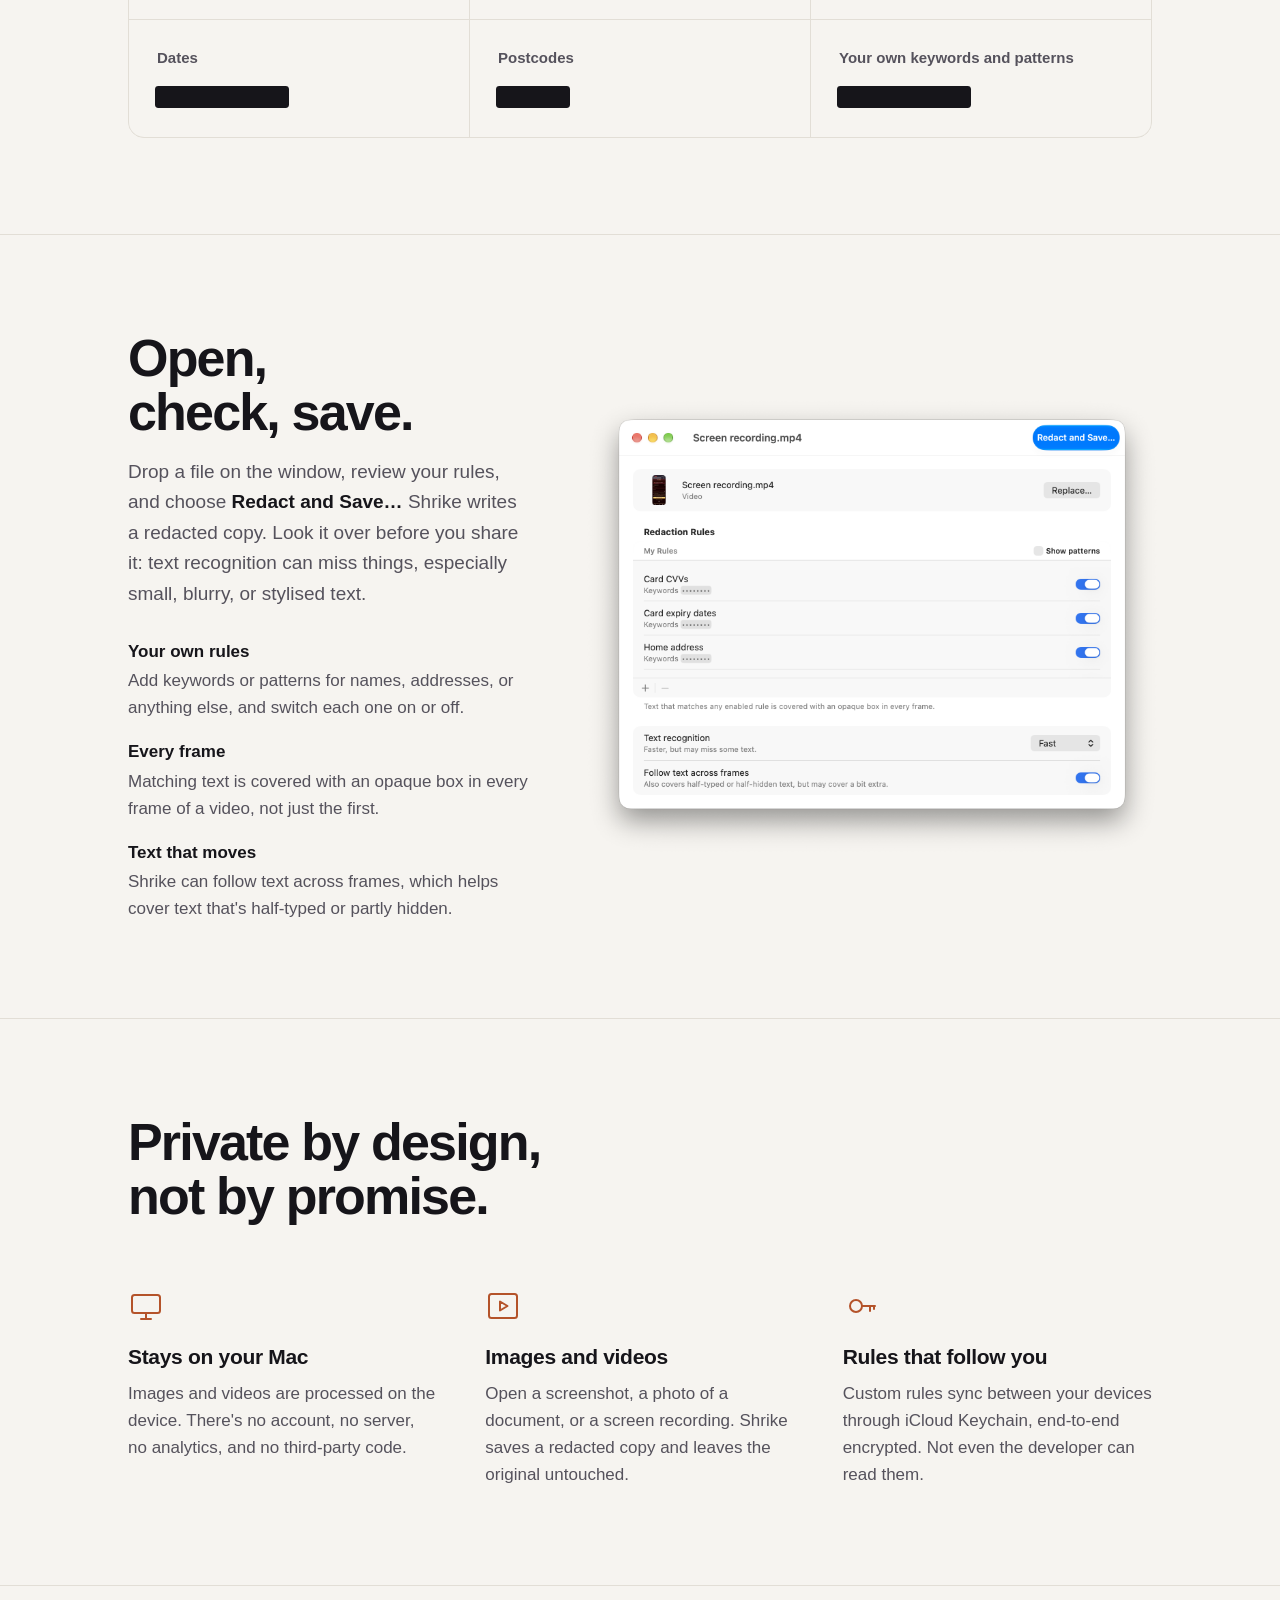
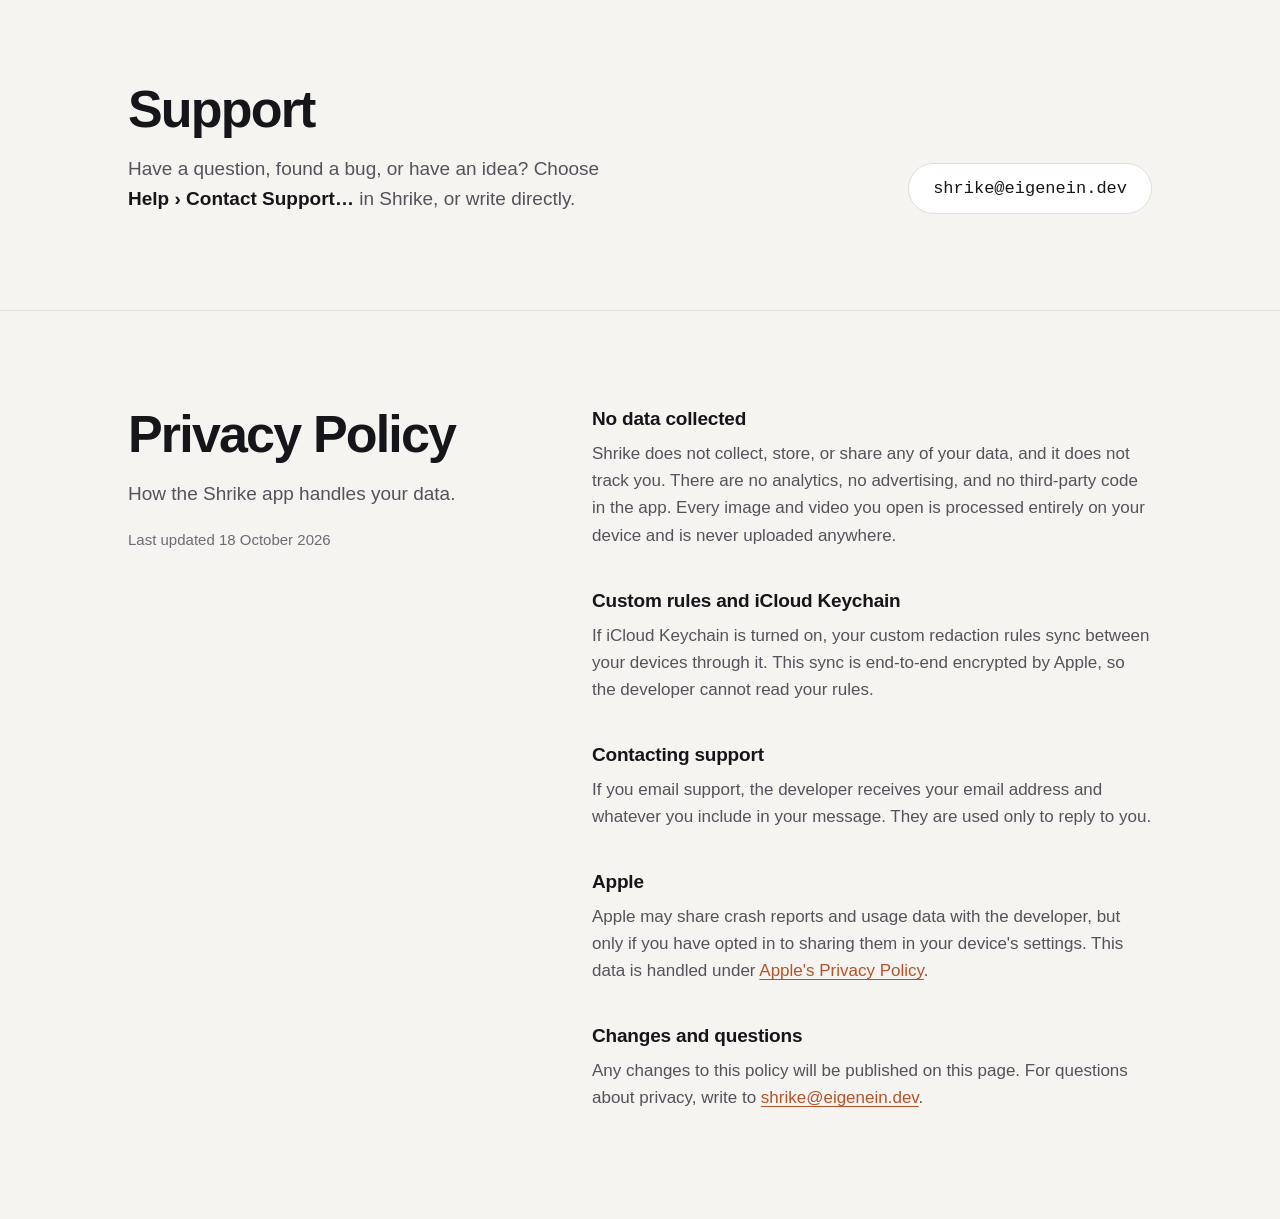
==== commit 948e7dd0: "Replace the Coming soon note with the Mac App Store badge on the Shrike page Co-Authored-By: Claude " ====
--- a/shrike/index.html
+++ b/shrike/index.html
@@ -41,9 +41,10 @@
             Everything happens on your Mac. Nothing is uploaded, ever.
           </p>
 
-          <!-- On launch, replace the inner span with Apple's official "Download on the Mac App Store" badge and link it to the app's App Store page. -->
           <p class="store">
-            <span class="store-soon">Coming soon to the Mac App Store</span>
+            <a href="https://apps.apple.com/app/shrike/id6826364260">
+              <img src="app-store-badge.svg" alt="Download on the Mac App Store">
+            </a>
           </p>
 
           <!-- Illustration of a redacted image, not the app's UI: the real app window is shown further down. -->
--- a/shrike/style.css
+++ b/shrike/style.css
@@ -10,18 +10,6 @@
 .store img {
   display: inline-block;
   height: 40px;
-}
-
-.store-soon {
-  display: inline-flex;
-  align-items: center;
-  height: 40px;
-  padding: 0 18px;
-  border: 1px solid var(--rule);
-  border-radius: 9px;
-  color: var(--ink-soft);
-  font-size: 15px;
-  font-weight: 500;
 }
 
 /* Redaction bars */
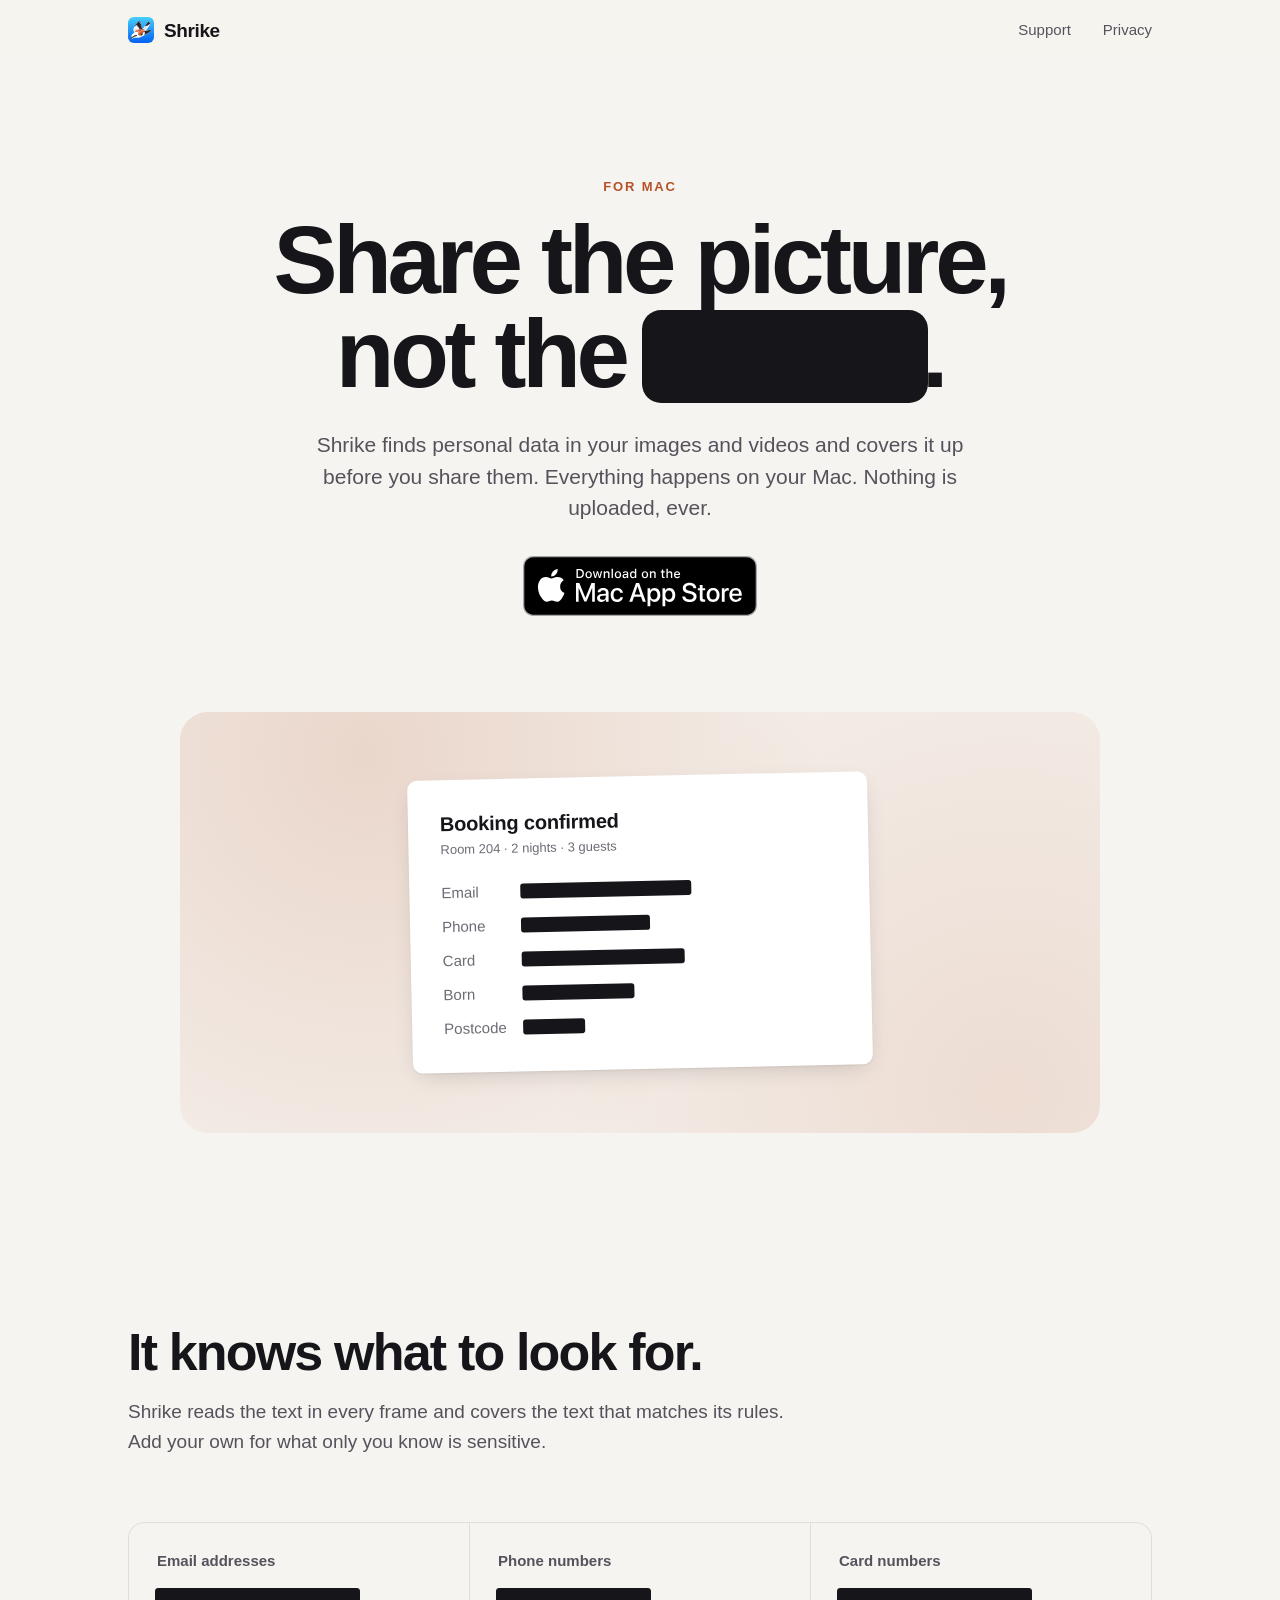
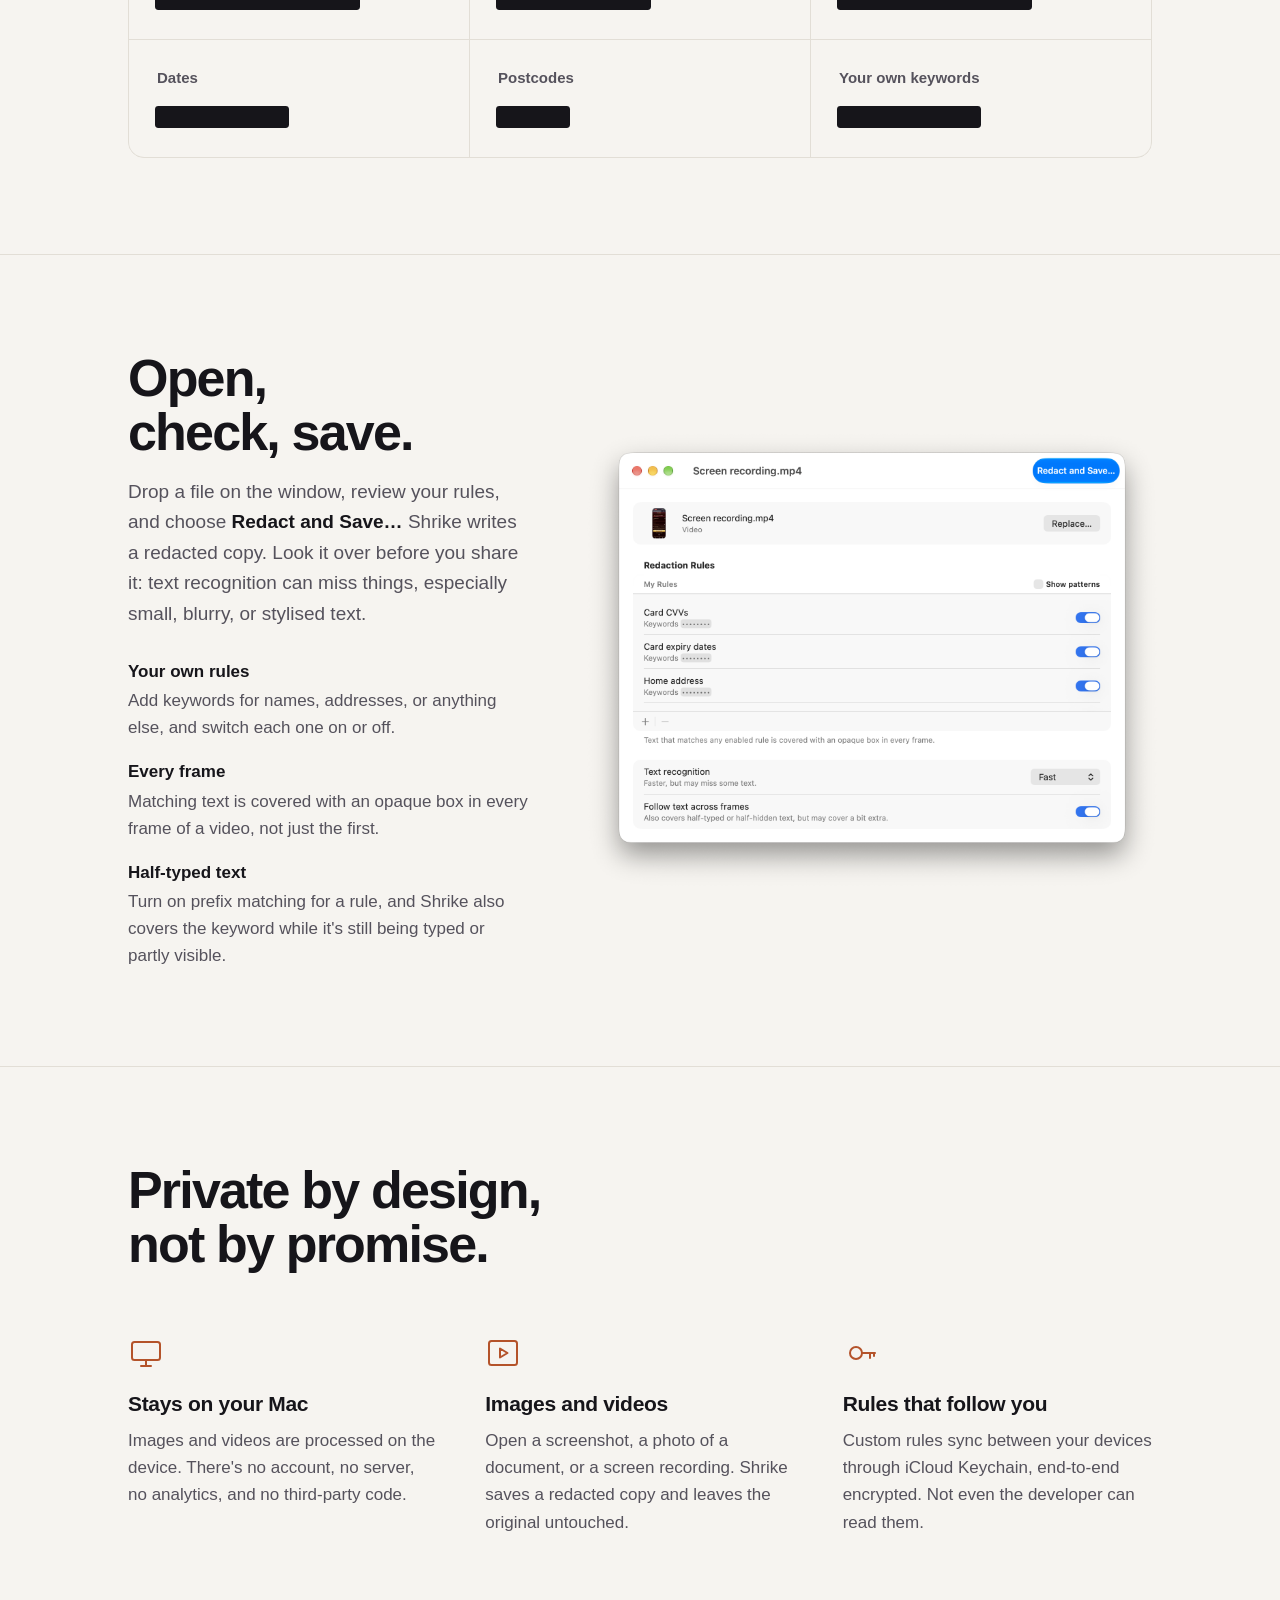
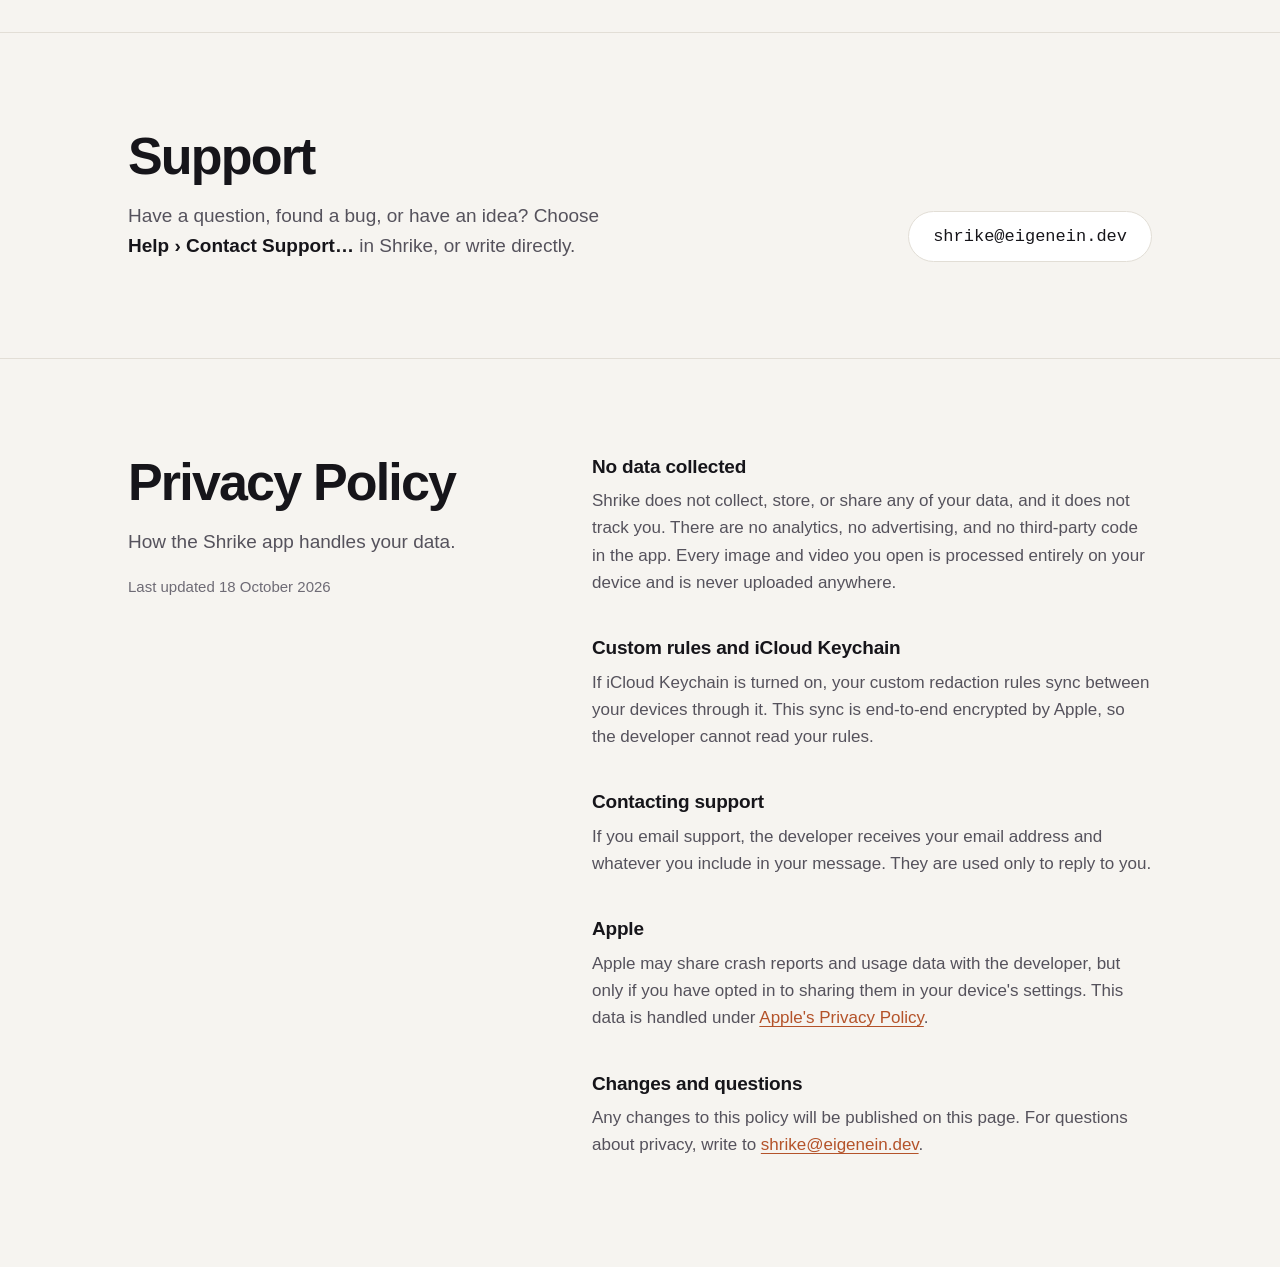
==== commit 237c4f2c: "Replace patterns and cross-frame tracking with prefix matching on the Shrike page Co-Authored-By: Cl" ====
--- a/shrike/index.html
+++ b/shrike/index.html
@@ -98,8 +98,8 @@
               <span class="sample redact">1012 AB</span>
             </li>
             <li>
-              <h3>Your own keywords and patterns</h3>
-              <span class="sample redact">INV-2026-0417</span>
+              <h3>Your own keywords</h3>
+              <span class="sample redact">Project Falcon</span>
             </li>
           </ul>
         </div>
@@ -114,17 +114,17 @@
             </div>
             <dl class="how-points">
               <dt>Your own rules</dt>
-              <dd>Add keywords or patterns for names, addresses, or anything else, and switch each one on or off.</dd>
+              <dd>Add keywords for names, addresses, or anything else, and switch each one on or off.</dd>
               <dt>Every frame</dt>
               <dd>Matching text is covered with an opaque box in every frame of a video, not just the first.</dd>
-              <dt>Text that moves</dt>
-              <dd>Shrike can follow text across frames, which helps cover text that's half-typed or partly hidden.</dd>
+              <dt>Half-typed text</dt>
+              <dd>Turn on prefix matching for a rule, and Shrike also covers the keyword while it's still being typed or partly visible.</dd>
             </dl>
           </div>
           <figure class="how-shot">
             <picture>
               <source srcset="screenshot-dark.webp" media="(prefers-color-scheme: dark)">
-              <img src="screenshot-light.webp" width="853" height="682" loading="lazy" decoding="async" alt="Shrike's window with a video open, showing three custom redaction rules switched on, the text recognition setting, and the option to follow text across frames.">
+              <img src="screenshot-light.webp" width="853" height="682" loading="lazy" decoding="async" alt="Shrike's window with a video open, showing three custom redaction rules switched on and the text recognition setting.">
             </picture>
           </figure>
         </div>
--- a/shrike/style.css
+++ b/shrike/style.css
@@ -4,12 +4,14 @@
 
 .store {
   margin: 32px 0 0;
+  -webkit-user-select: none;
+  user-select: none;
 }
 
 .store a,
 .store img {
   display: inline-block;
-  height: 40px;
+  height: 60px;
 }
 
 /* Redaction bars */
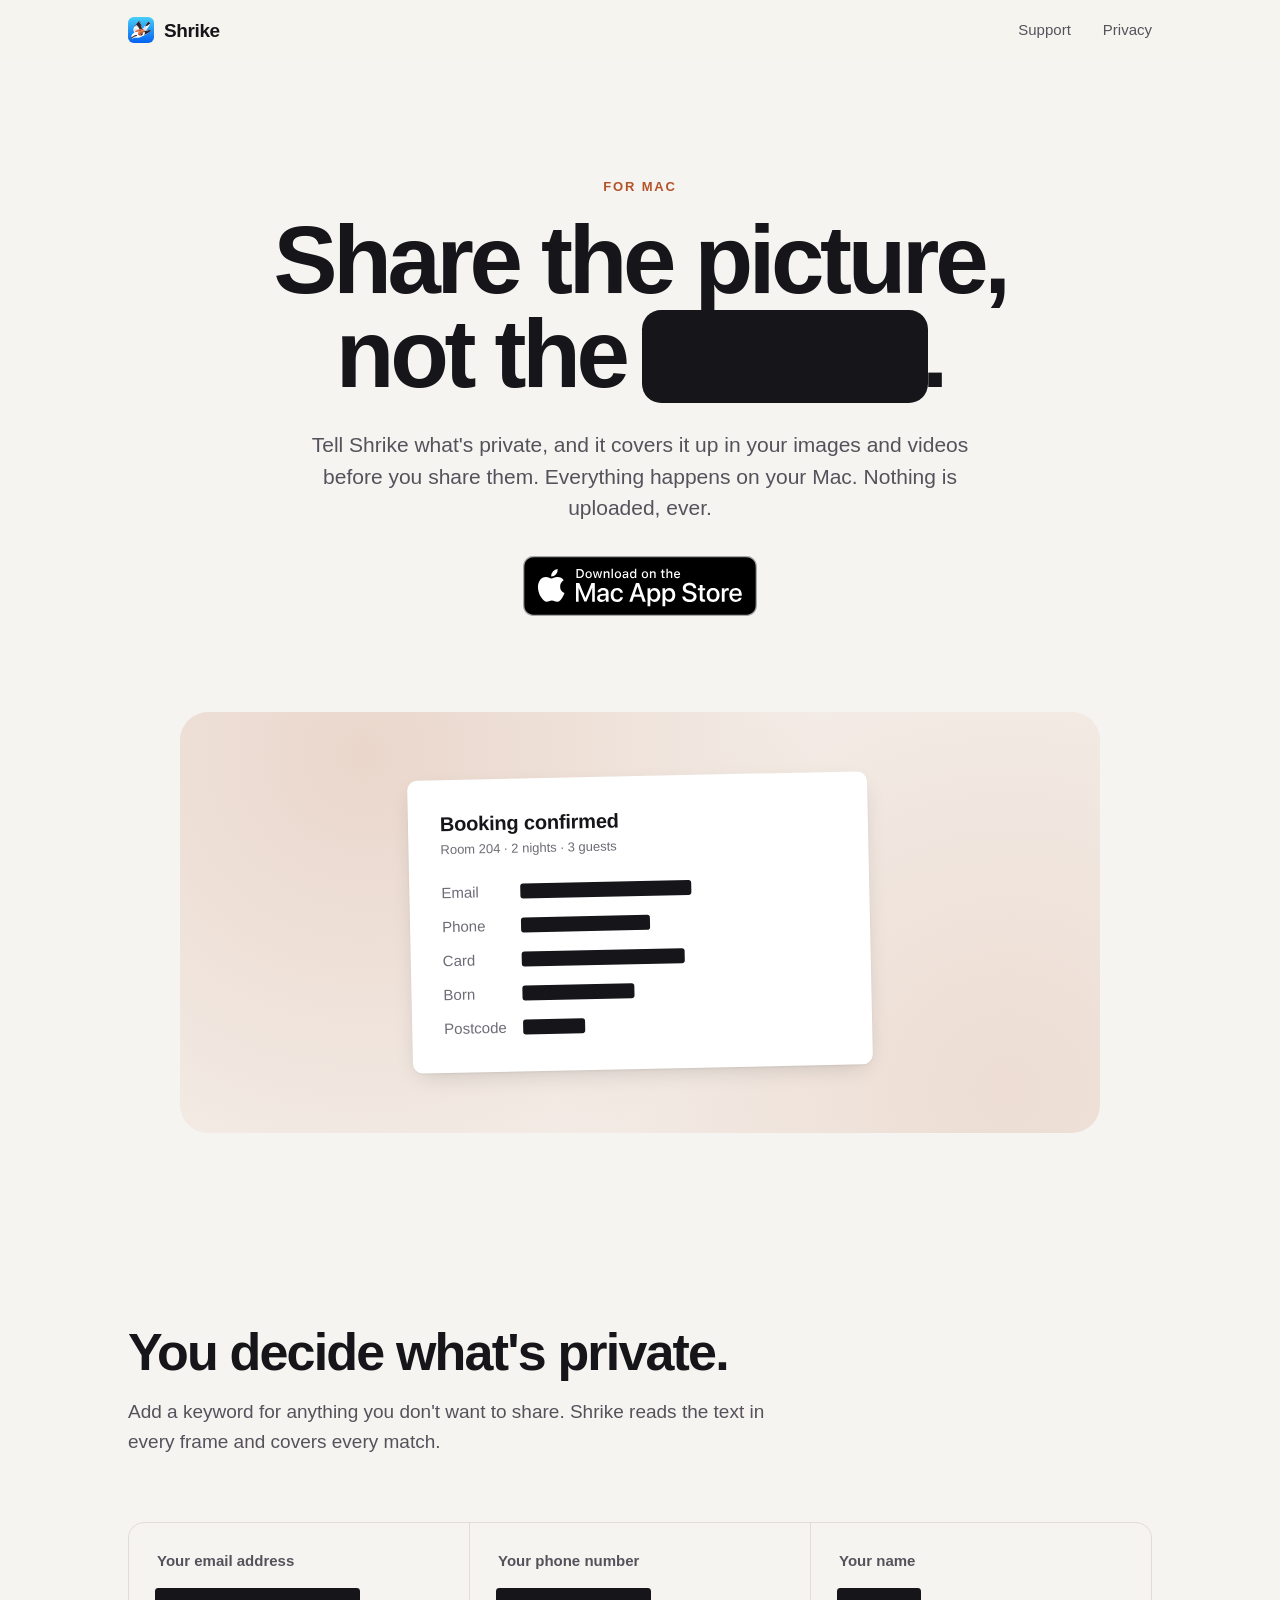
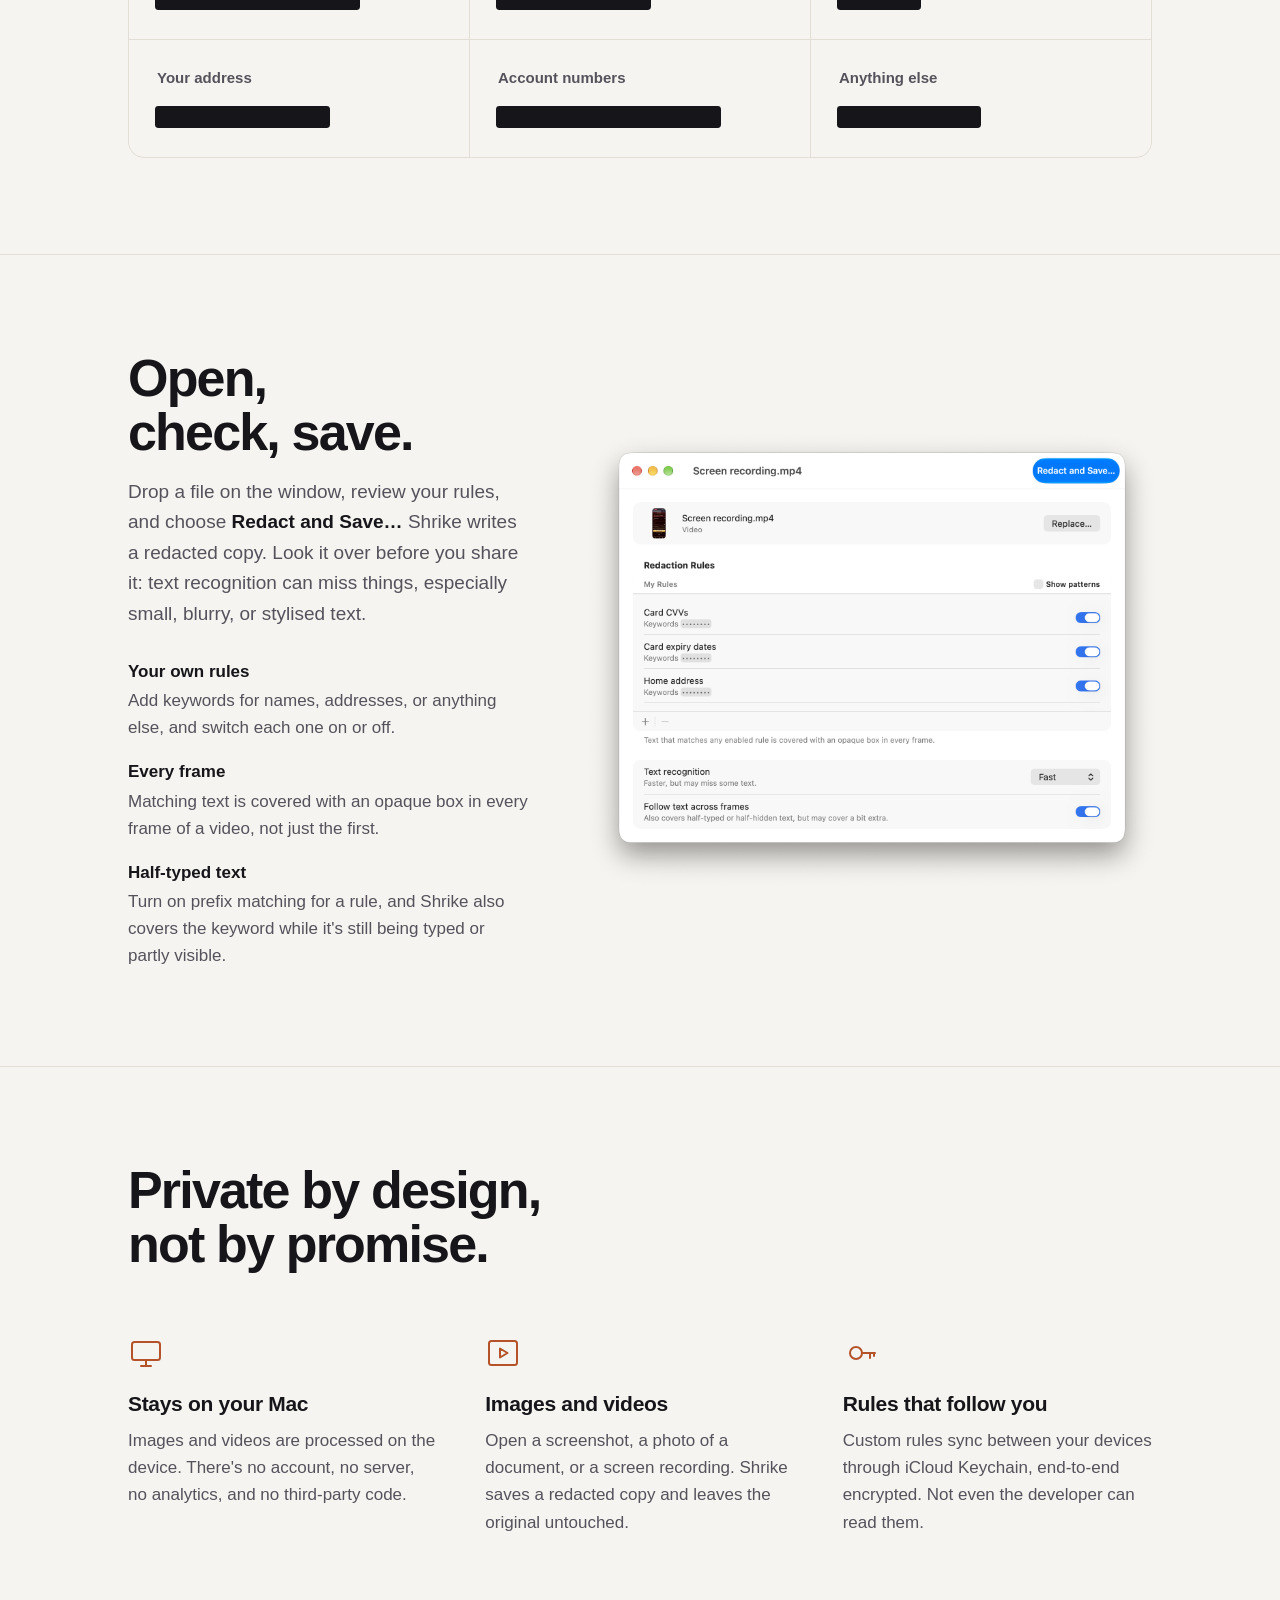
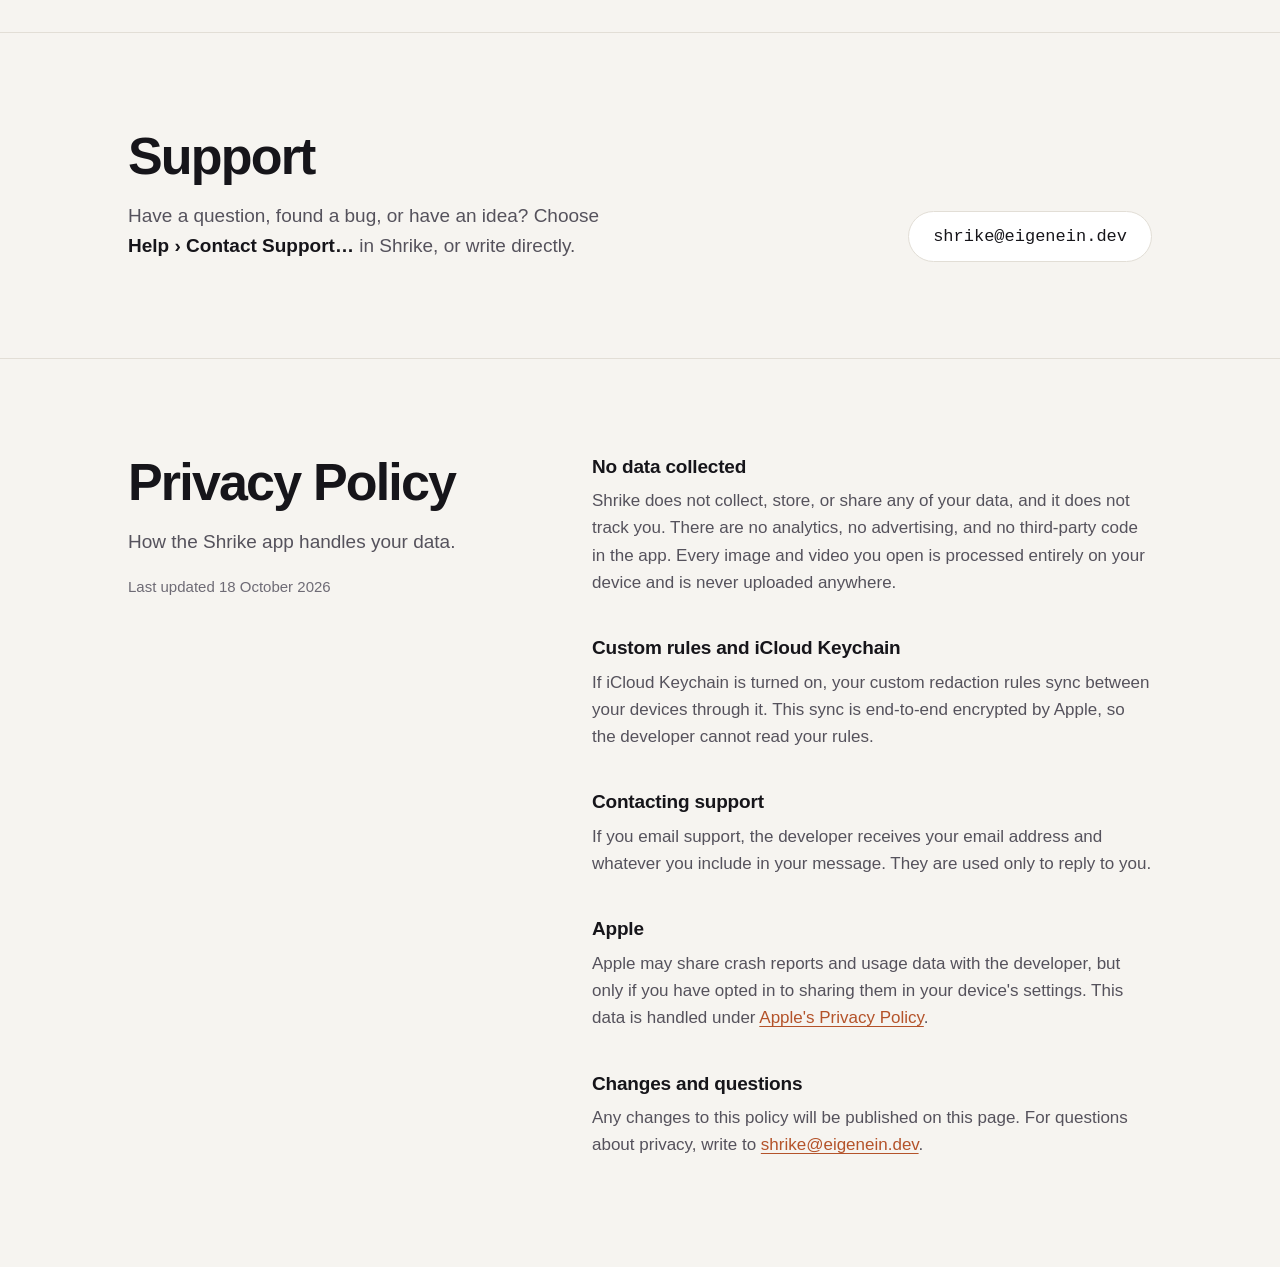
==== commit 3ccf0ebd: "Describe Shrike rules as keywords you add, not built-in detectors Co-Authored-By: Claude Opus 5.5 <n" ====
--- a/shrike/index.html
+++ b/shrike/index.html
@@ -37,7 +37,7 @@
           <p class="eyebrow">For Mac</p>
           <h1>Share the picture, not the <span class="redact" tabindex="0">details</span>.</h1>
           <p class="lede">
-            Shrike finds personal data in your images and videos and covers it up before you share them.
+            Tell Shrike what's private, and it covers it up in your images and videos before you share them.
             Everything happens on your Mac. Nothing is uploaded, ever.
           </p>
 
@@ -72,33 +72,33 @@
       <section class="section" aria-labelledby="finds-title">
         <div class="wrap">
           <div class="section-head">
-            <h2 id="finds-title">It knows what to look for.</h2>
-            <p>Shrike reads the text in every frame and covers the text that matches its rules. Add your own for what only you know is sensitive.</p>
+            <h2 id="finds-title">You decide what's private.</h2>
+            <p>Add a keyword for anything you don't want to share. Shrike reads the text in every frame and covers every match.</p>
           </div>
           <!-- One tab stop for the whole list: focusing it uncovers every sample. -->
           <ul class="finds" tabindex="0">
             <li>
-              <h3>Email addresses</h3>
+              <h3>Your email address</h3>
               <span class="sample redact">jane.doe@example.com</span>
             </li>
             <li>
-              <h3>Phone numbers</h3>
+              <h3>Your phone number</h3>
               <span class="sample redact">+31 6 1234 5678</span>
             </li>
             <li>
-              <h3>Card numbers</h3>
-              <span class="sample redact">4111 1111 1111 1111</span>
-            </li>
-            <li>
-              <h3>Dates</h3>
-              <span class="sample redact">12 March 1987</span>
-            </li>
-            <li>
-              <h3>Postcodes</h3>
-              <span class="sample redact">1012 AB</span>
-            </li>
-            <li>
-              <h3>Your own keywords</h3>
+              <h3>Your name</h3>
+              <span class="sample redact">Jane Doe</span>
+            </li>
+            <li>
+              <h3>Your address</h3>
+              <span class="sample redact">Keizersgracht 123</span>
+            </li>
+            <li>
+              <h3>Account numbers</h3>
+              <span class="sample redact">NL91 ABNA 0417 1643 00</span>
+            </li>
+            <li>
+              <h3>Anything else</h3>
               <span class="sample redact">Project Falcon</span>
             </li>
           </ul>
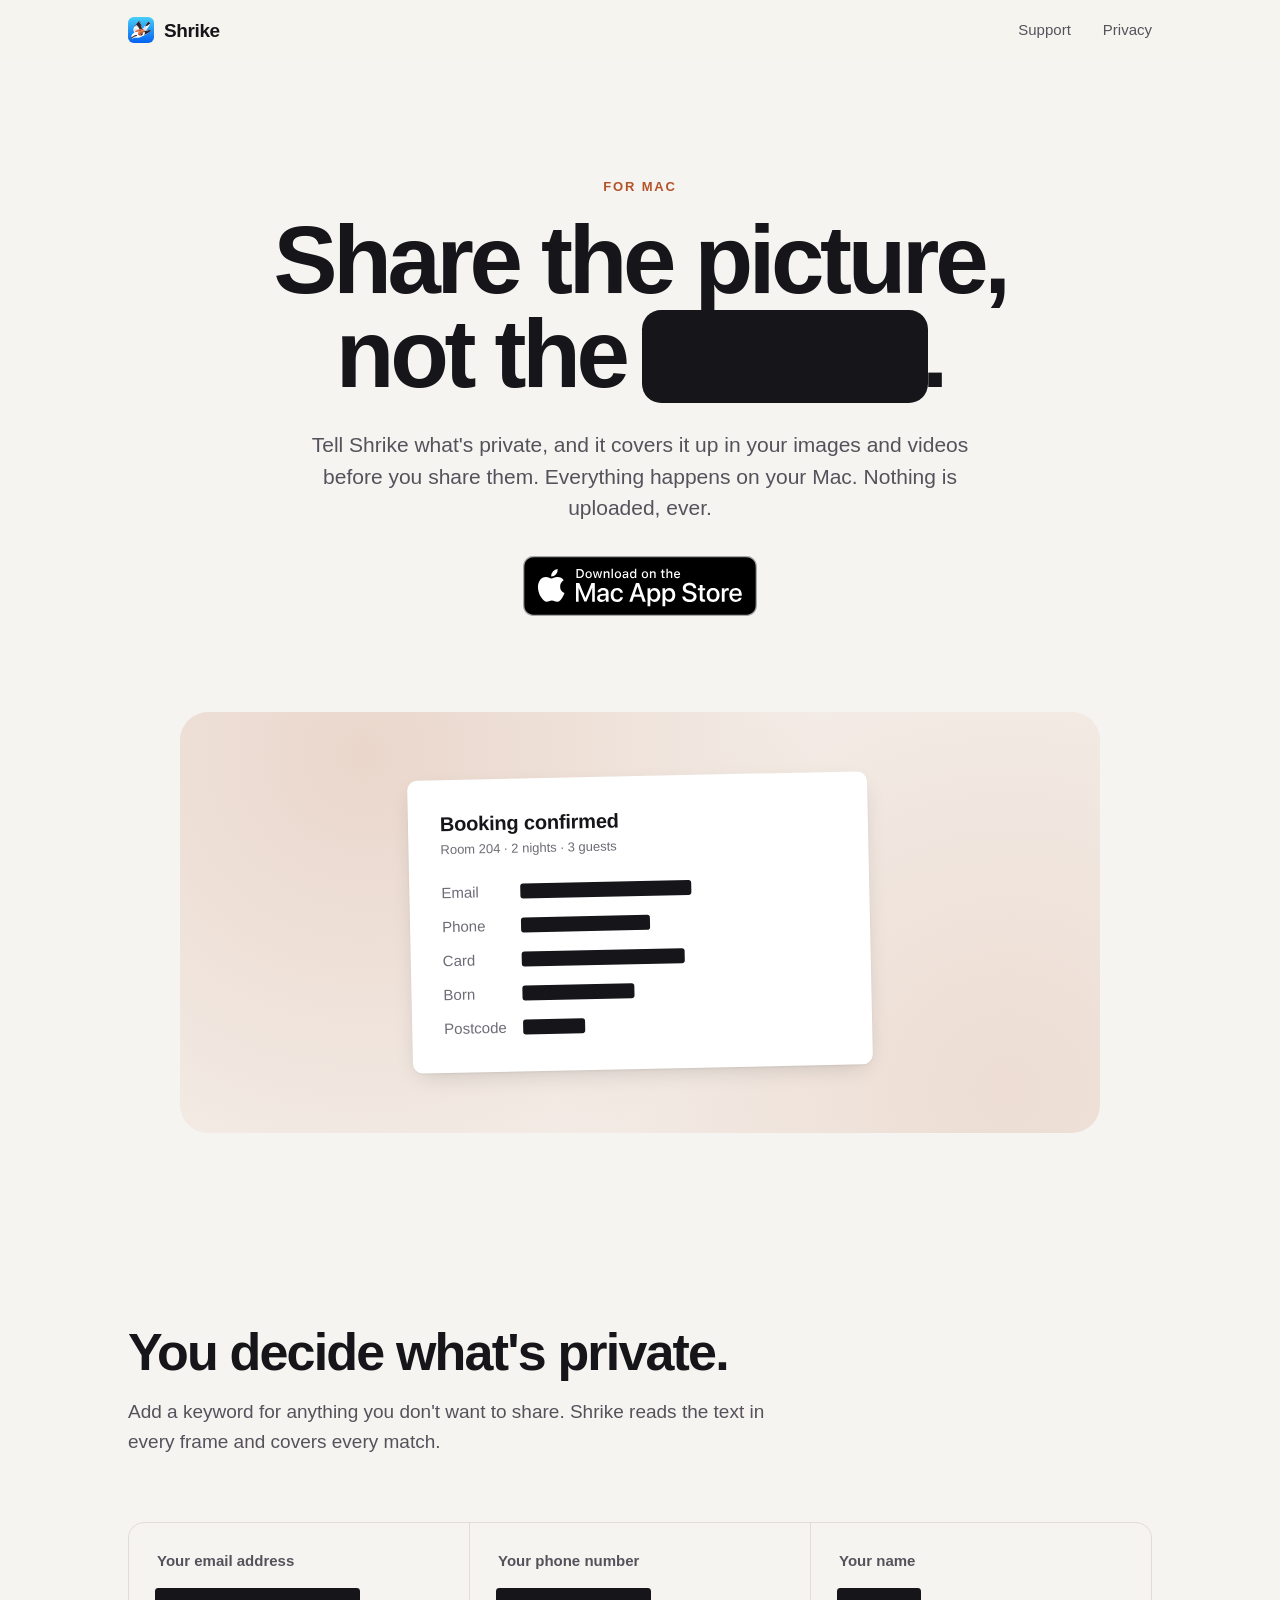
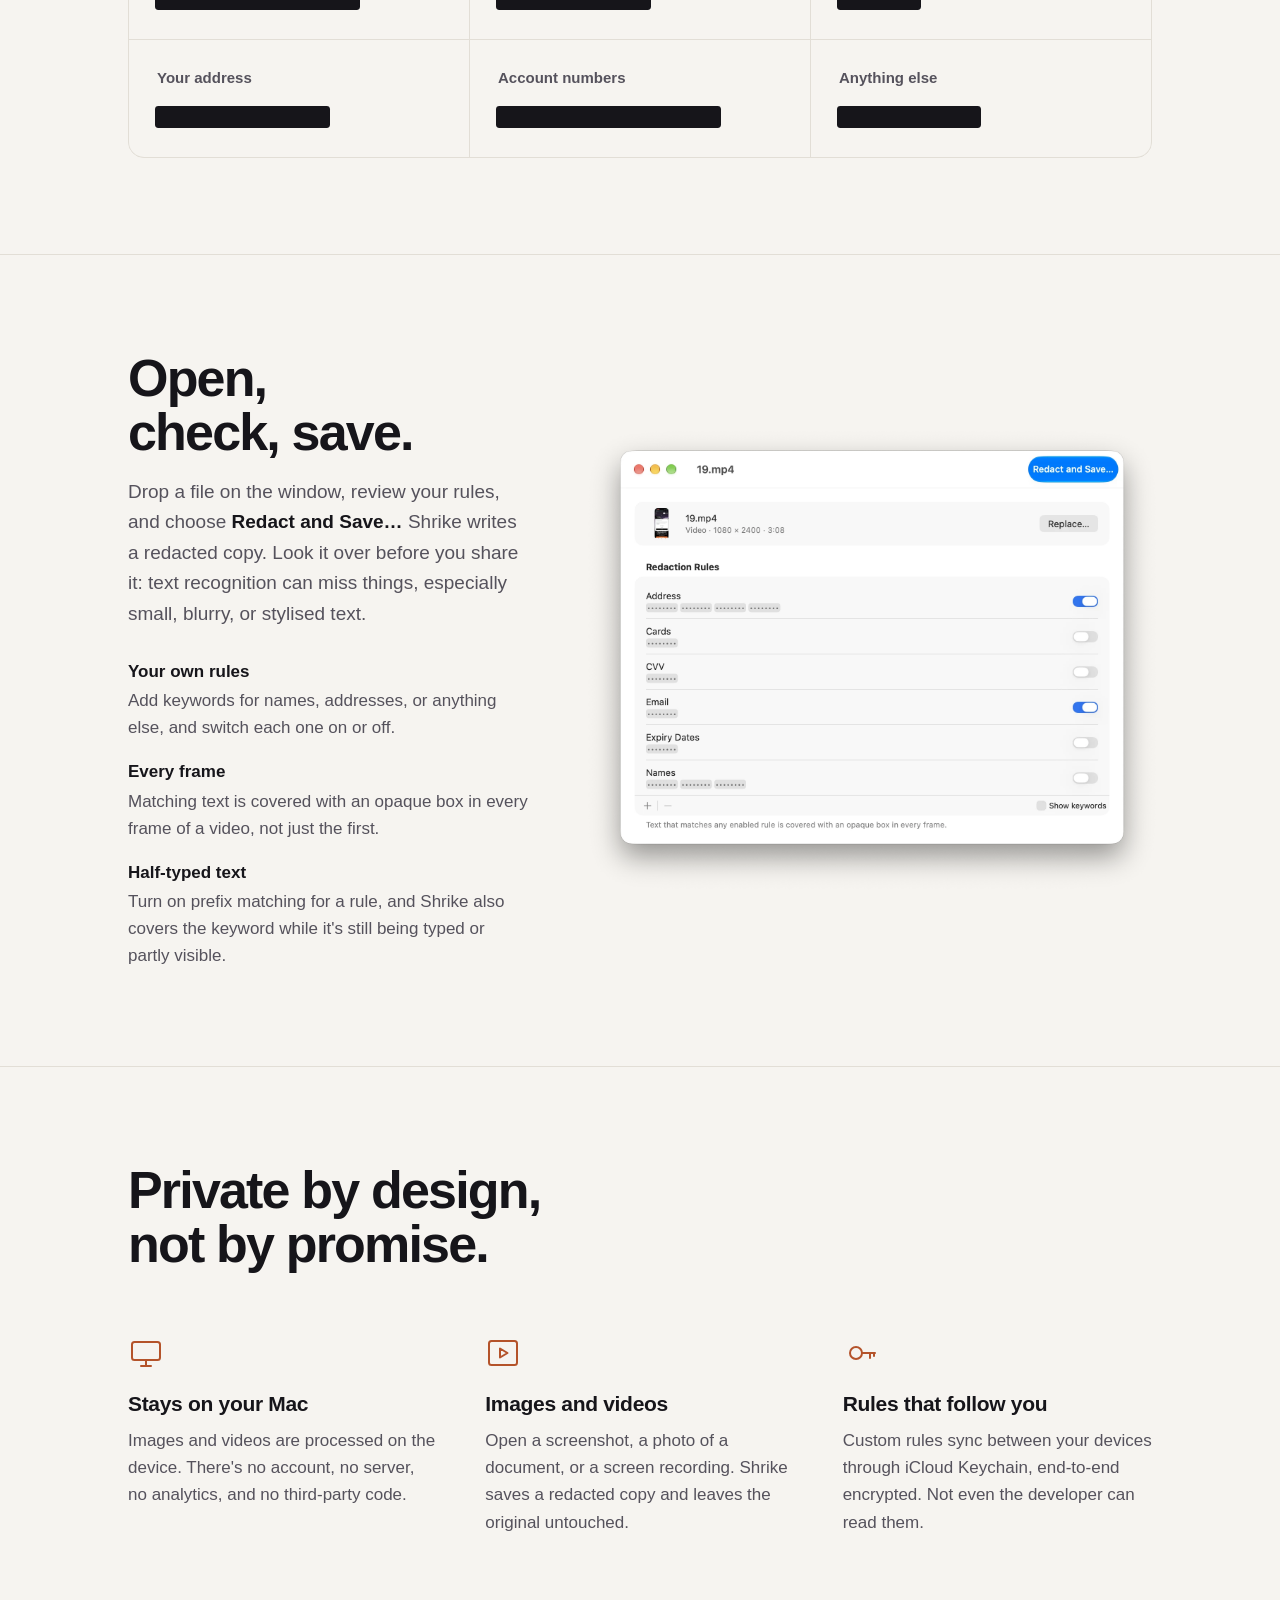
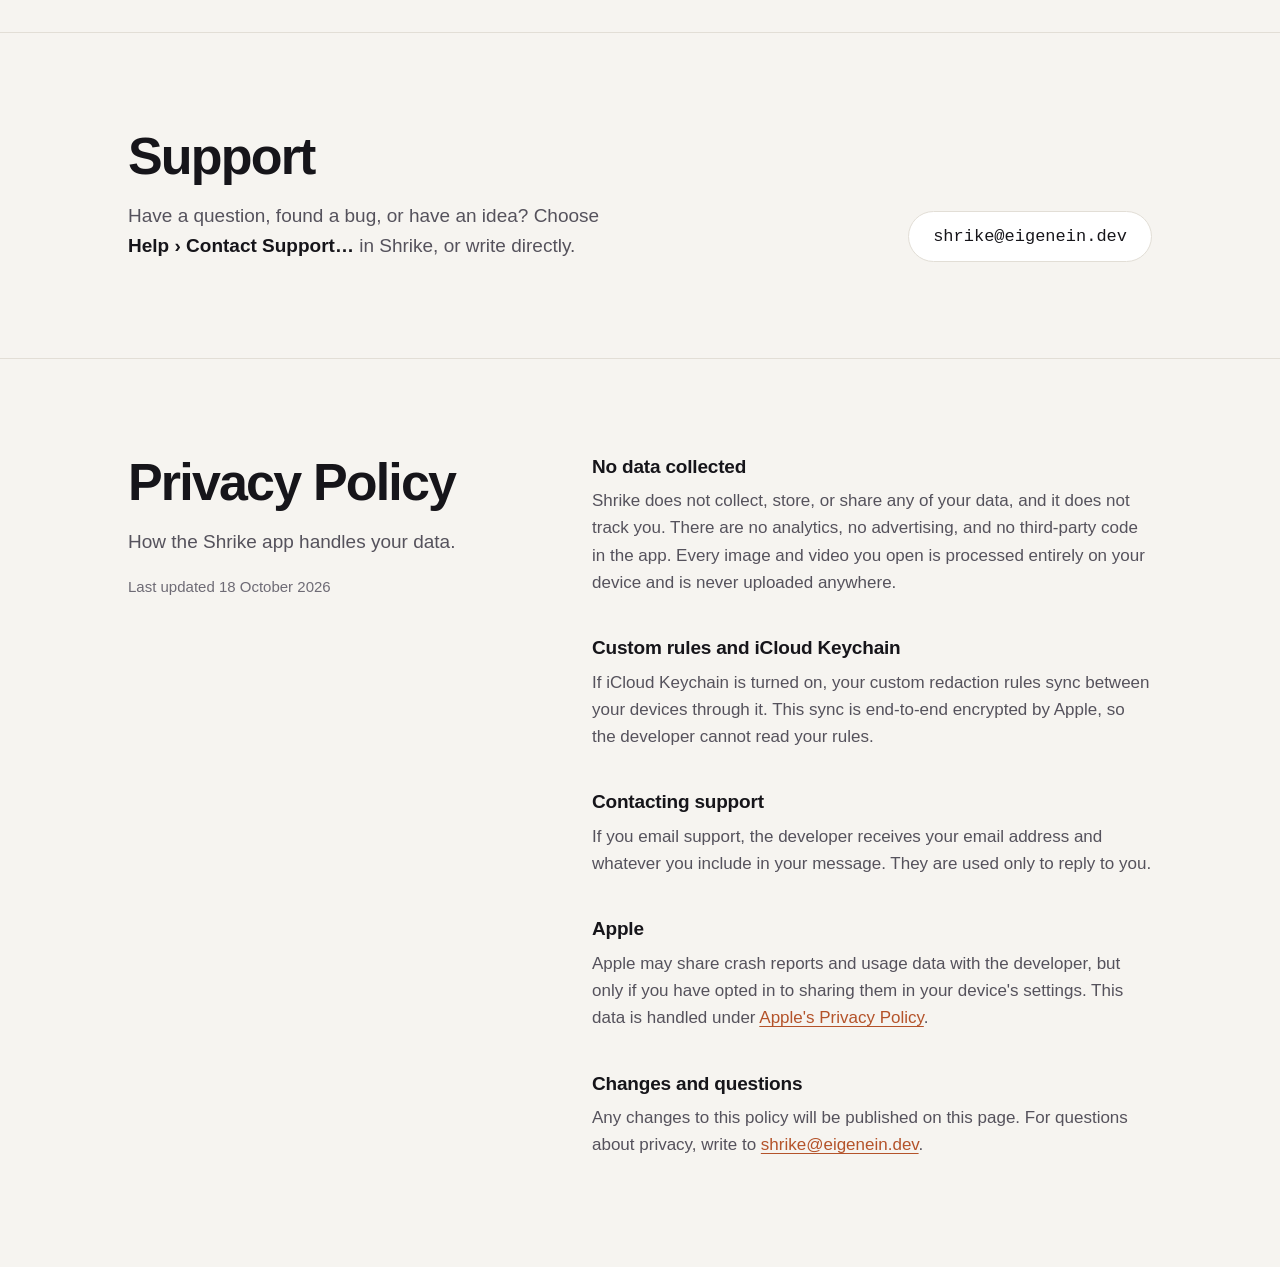
==== commit 617889dd: "Replace the Shrike screenshots with ones showing keyword rules Co-Authored-By: Claude Opus 5.5 <nore" ====
--- a/shrike/index.html
+++ b/shrike/index.html
@@ -124,7 +124,7 @@
           <figure class="how-shot">
             <picture>
               <source srcset="screenshot-dark.webp" media="(prefers-color-scheme: dark)">
-              <img src="screenshot-light.webp" width="853" height="682" loading="lazy" decoding="async" alt="Shrike's window with a video open, showing three custom redaction rules switched on and the text recognition setting.">
+              <img src="screenshot-light.webp" width="825" height="668" loading="lazy" decoding="async" alt="Shrike's window with a video open, showing the Address and Email redaction rules switched on among six keyword rules.">
             </picture>
           </figure>
         </div>
